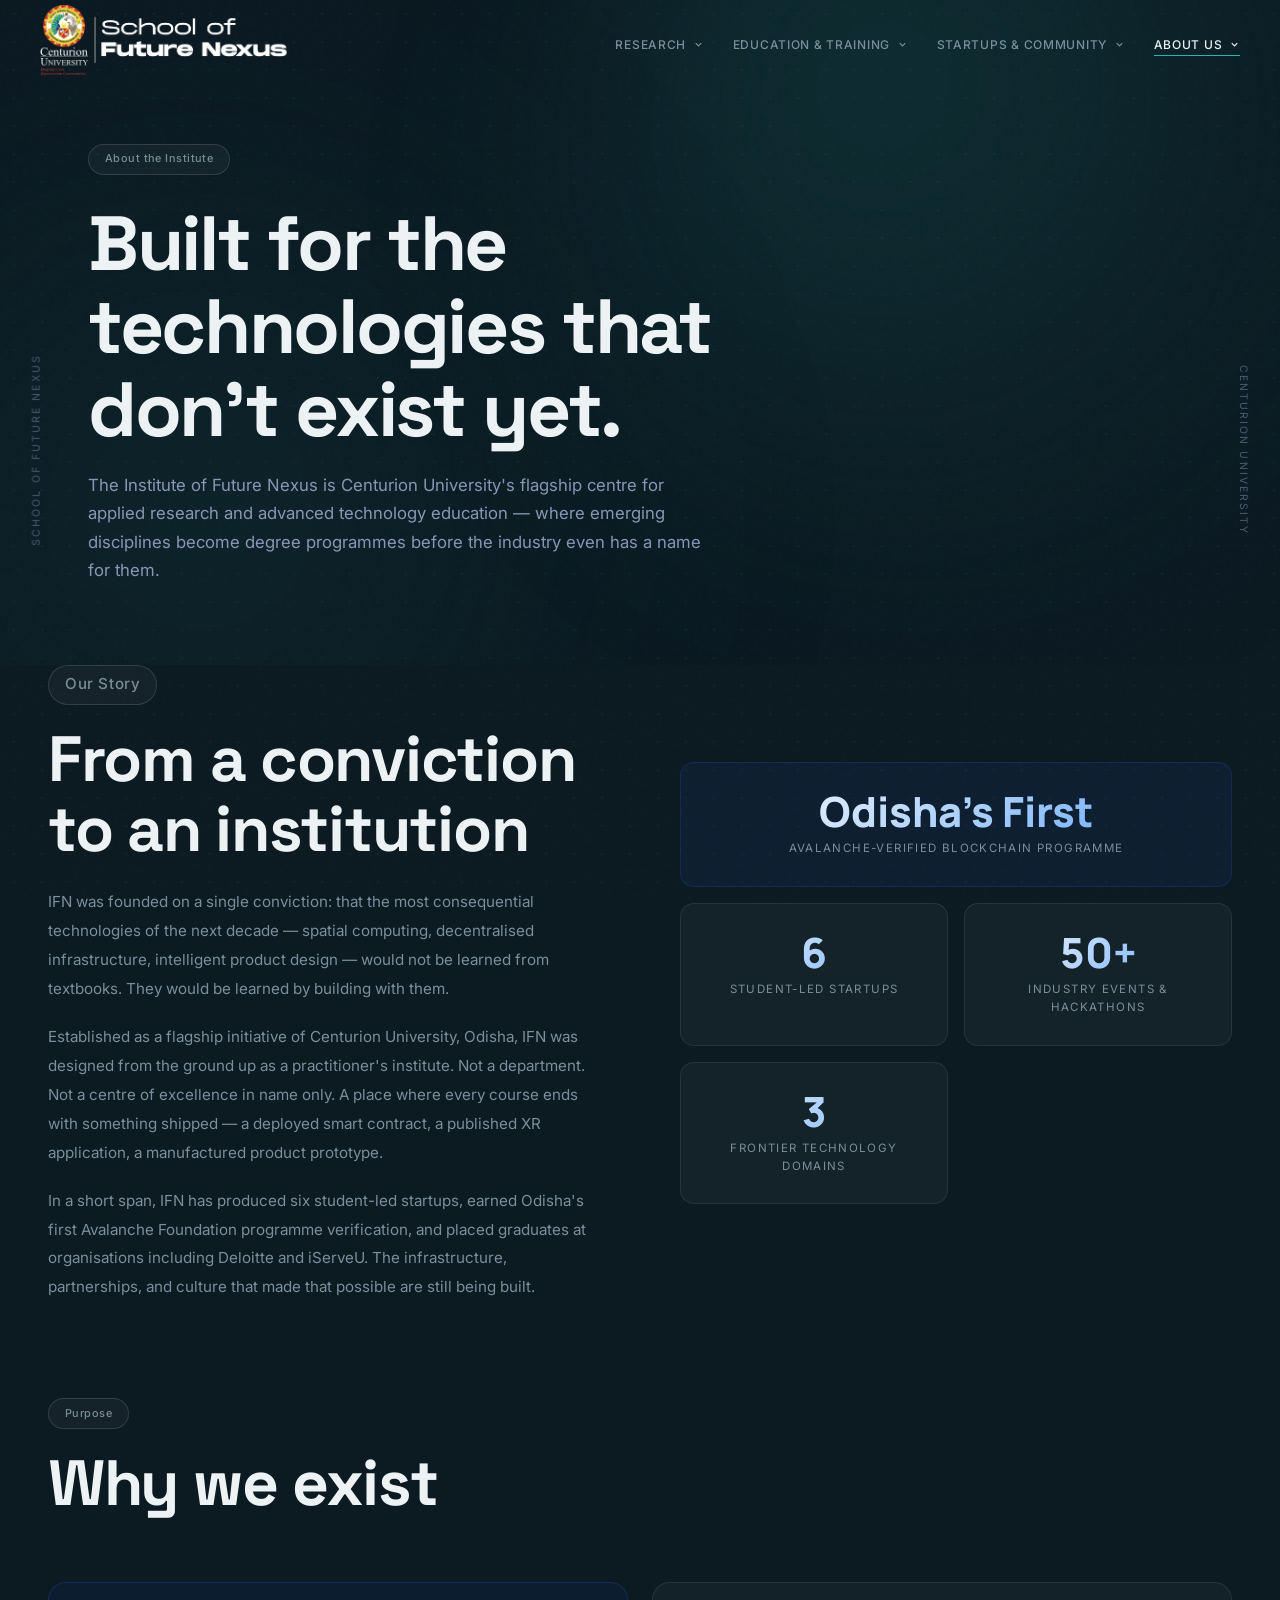
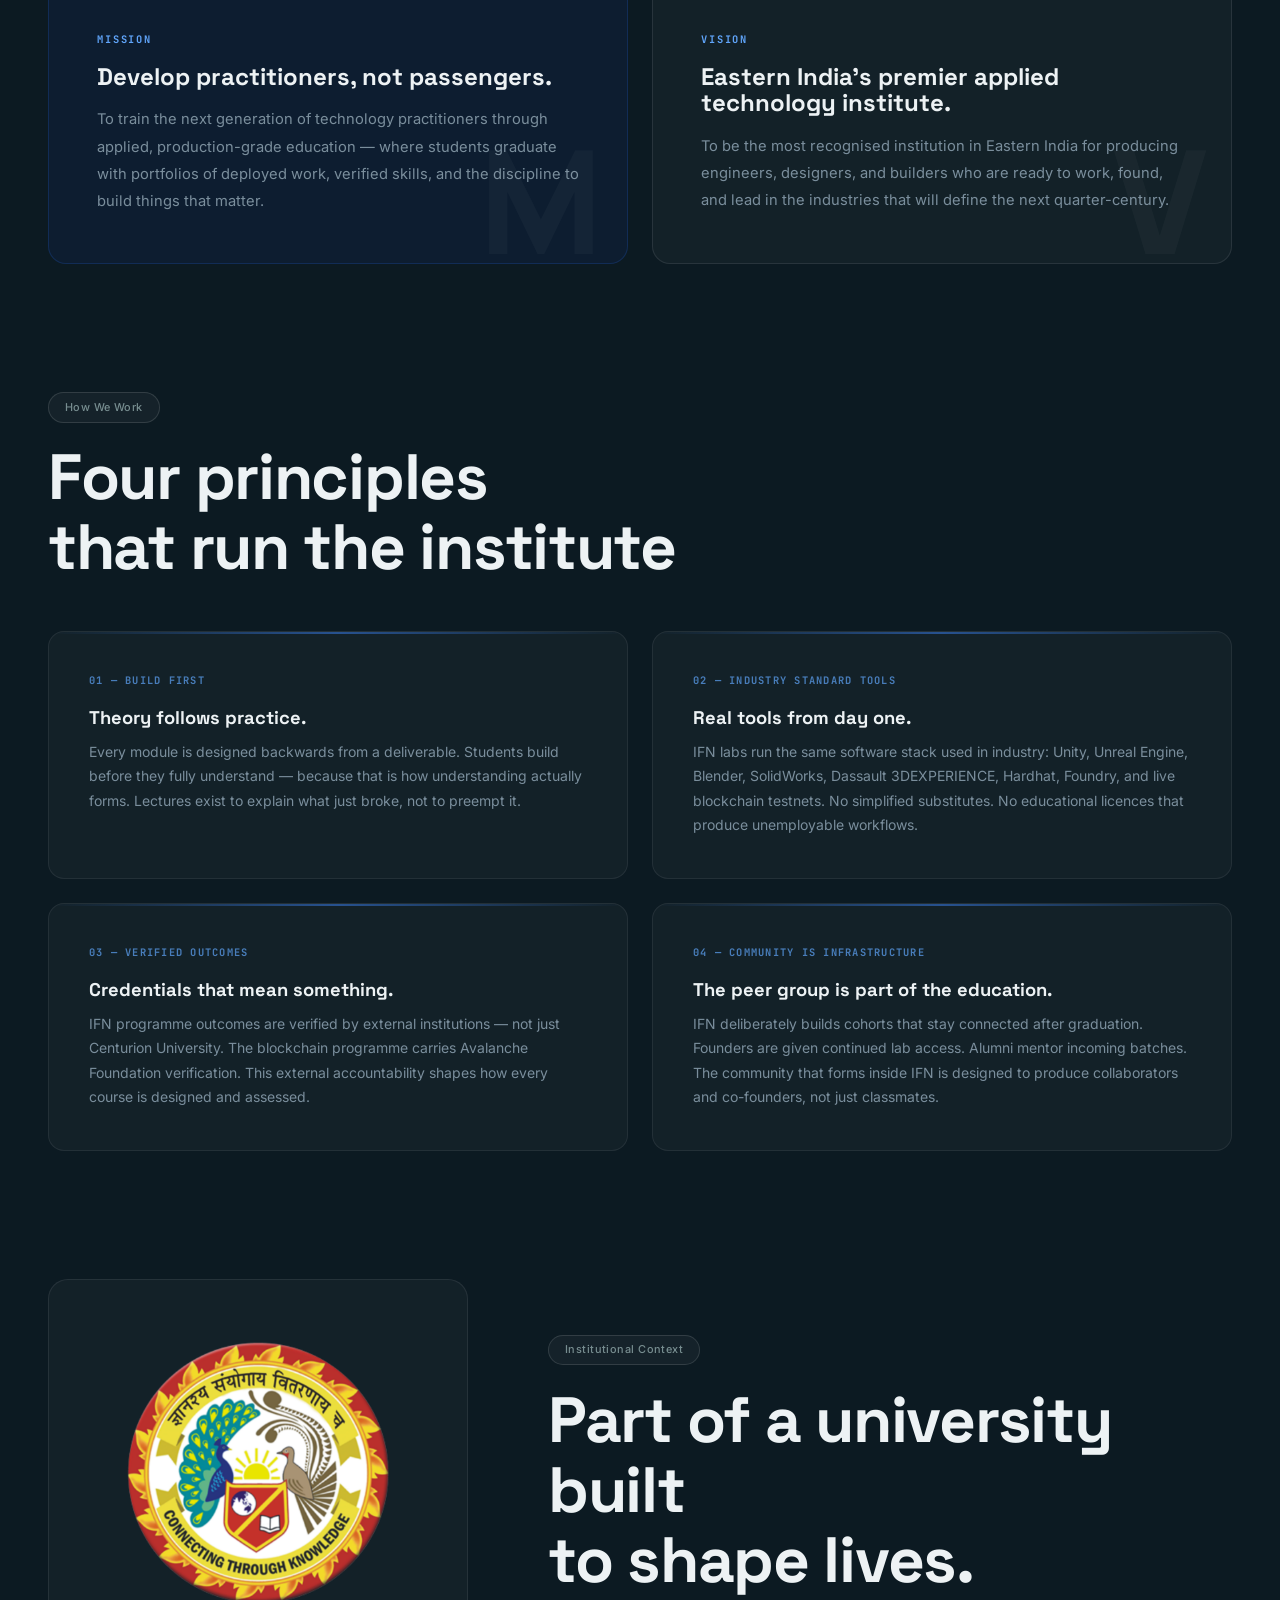
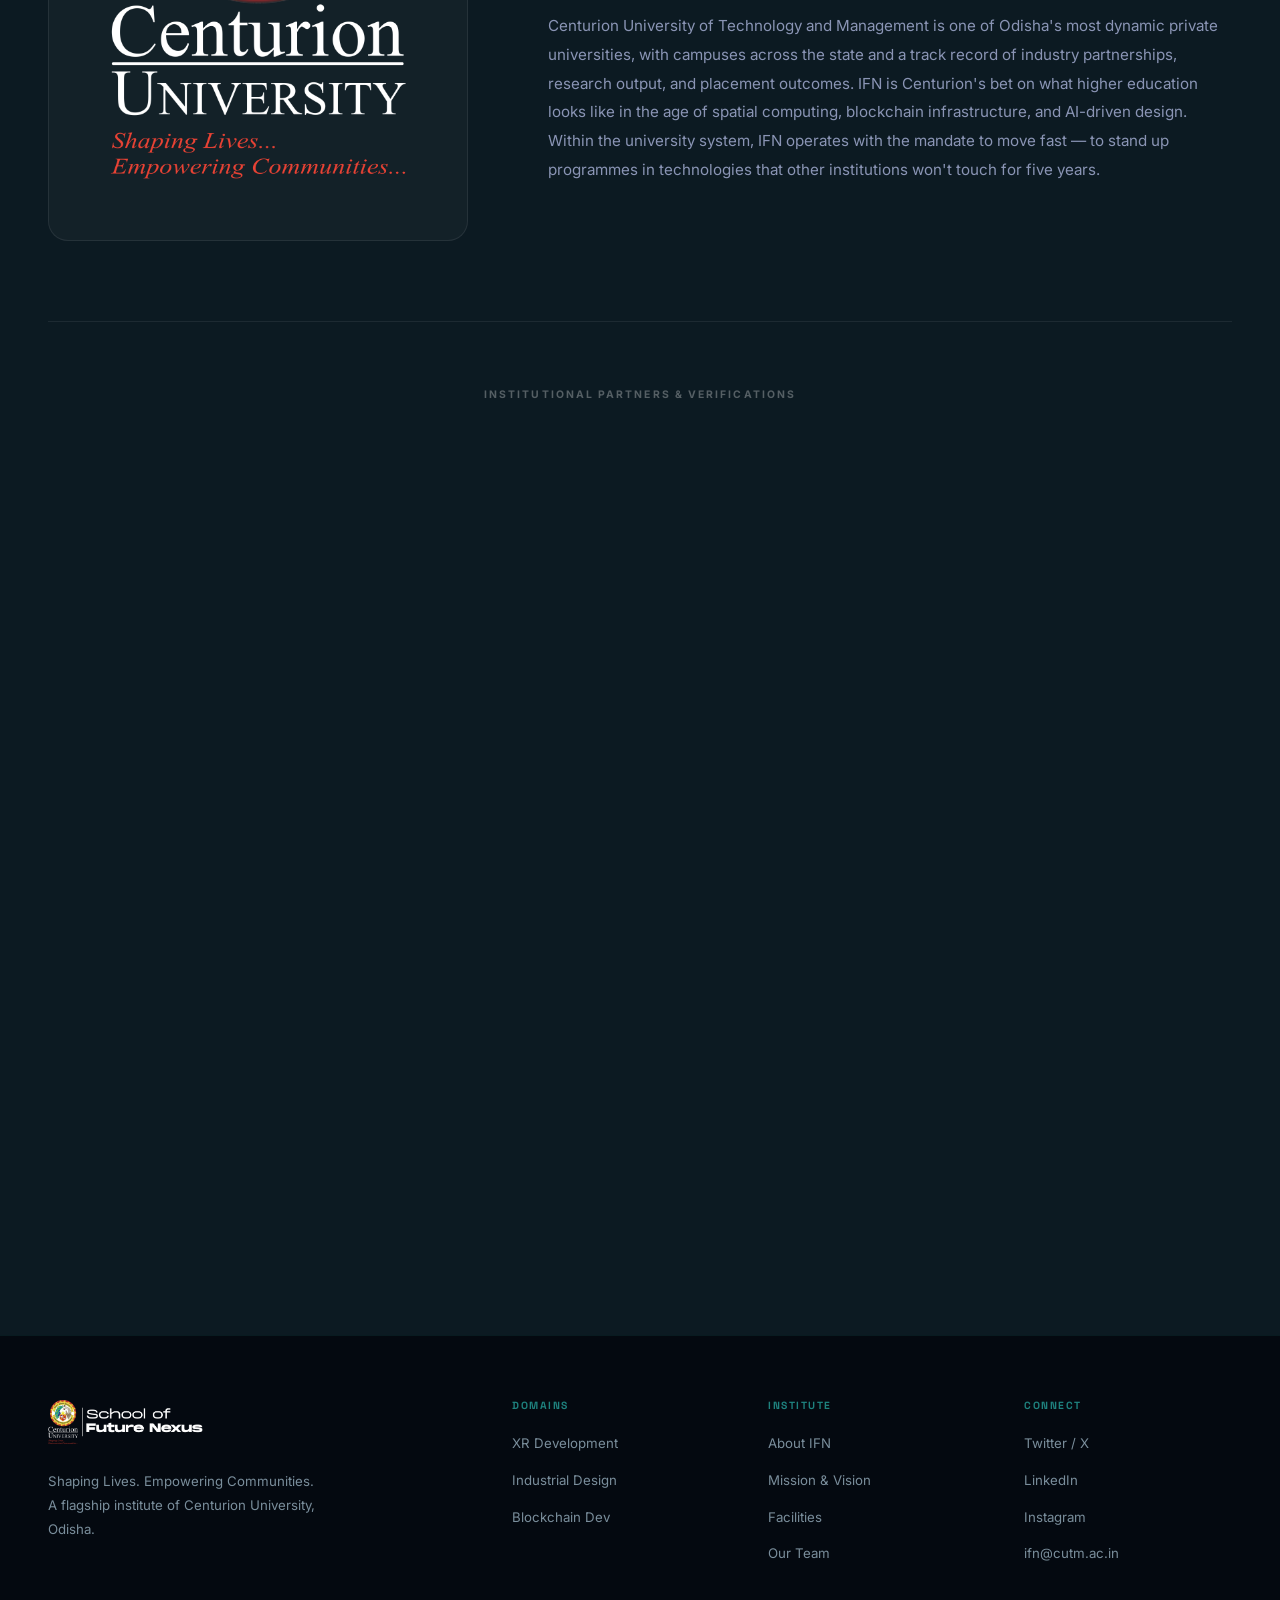
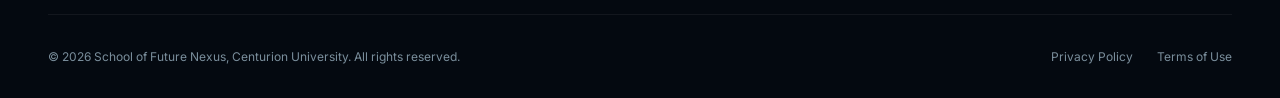
==== about.html @ 7d9ae1da "feat: add startups page and to-do list for future enhancements" ====
<!DOCTYPE html>
<html lang="en">
<head>
  <meta charset="UTF-8" />
  <meta name="viewport" content="width=device-width, initial-scale=1.0" />
  <title>About IFN — School of Future Nexus, Centurion University</title>
  <meta name="description" content="The Institute of Future Nexus is Centurion University's flagship applied technology research institute — training the engineers, designers, and builders who define what comes next." />
  <link rel="preconnect" href="https://fonts.googleapis.com" />
  <link rel="preconnect" href="https://fonts.gstatic.com" crossorigin />
  <link href="https://fonts.googleapis.com/css2?family=Manrope:wght@400;500;600;700;800;900&family=Space+Grotesk:wght@400;500;600;700;800&family=Inter:wght@400;500;600&family=JetBrains+Mono:wght@400;600&display=swap" rel="stylesheet" />
  <link rel="stylesheet" href="assets/css/style.css" />
  <link rel="icon" type="image/png" href="assets/images/logo-dark.png" />
  <style>
    /* ── About page specific ── */
    .about-hero-label { color: var(--blue); }

    .about-story {
      display: grid;
      grid-template-columns: 1fr 1fr;
      gap: 5rem;
      align-items: center;
      margin-bottom: 6rem;
    }
    .about-story-text h2 { margin-bottom: 1.5rem; }
    .about-story-text p  { margin-bottom: 1.2rem; font-size: 0.95rem; line-height: 1.9; }
    .about-story-text p:last-child { margin-bottom: 0; }

    .about-story-visual {
      display: grid;
      grid-template-columns: 1fr 1fr;
      gap: 1rem;
    }
    .story-stat {
      background: rgba(255,255,255,0.035);
      border: 1px solid rgba(255,255,255,0.08);
      border-radius: 14px;
      padding: 1.75rem 1.5rem;
      text-align: center;
    }
    .story-stat:first-child { grid-column: 1 / -1; background: rgba(37,99,235,0.07); border-color: rgba(37,99,235,0.18); }
    .story-stat-num {
      font-family: 'Manrope', sans-serif;
      font-size: 2.6rem;
      font-weight: 900;
      background: linear-gradient(135deg, #fff, #60a5fa);
      -webkit-background-clip: text; -webkit-text-fill-color: transparent; background-clip: text;
      line-height: 1;
      margin-bottom: 0.4rem;
    }
    .story-stat-label { font-size: 0.72rem; letter-spacing: 0.12em; text-transform: uppercase; color: var(--grey); }

    /* Principles */
    .principles-grid {
      display: grid;
      grid-template-columns: repeat(2, 1fr);
      gap: 1.5rem;
      margin-top: 3rem;
    }
    .principle-card {
      background: rgba(255,255,255,0.03);
      border: 1px solid rgba(255,255,255,0.07);
      border-radius: 16px;
      padding: 2.5rem;
      position: relative;
      overflow: hidden;
      transition: border-color 0.3s, transform 0.3s;
    }
    .principle-card:hover { border-color: rgba(59,130,246,0.25); transform: translateY(-3px); }
    .principle-card::before {
      content: '';
      position: absolute; top: 0; left: 0; right: 0; height: 2px;
      background: linear-gradient(90deg, transparent, rgba(59,130,246,0.5), transparent);
    }
    .principle-num {
      font-family: 'JetBrains Mono', monospace;
      font-size: 0.65rem; font-weight: 700;
      color: rgba(96,165,250,0.7);
      letter-spacing: 0.12em; text-transform: uppercase;
      margin-bottom: 1.2rem;
      display: block;
    }
    .principle-card h3 { font-size: 1.15rem; margin-bottom: 0.75rem; color: var(--white); }
    .principle-card p  { font-size: 0.875rem; line-height: 1.75; }

    /* Mission/Vision strip */
    .mv-strip {
      display: grid;
      grid-template-columns: 1fr 1fr;
      gap: 1.5rem;
      margin-top: 4rem;
    }
    .mv-strip-card {
      border-radius: 18px;
      padding: 3rem;
      position: relative;
      overflow: hidden;
    }
    .mv-strip-card.mission {
      background: rgba(29,78,216,0.08);
      border: 1px solid rgba(37,99,235,0.2);
    }
    .mv-strip-card.vision {
      background: rgba(255,255,255,0.03);
      border: 1px solid rgba(255,255,255,0.09);
    }
    .mv-strip-card .mv-label {
      font-family: 'JetBrains Mono', monospace;
      font-size: 0.65rem; font-weight: 700;
      letter-spacing: 0.18em; text-transform: uppercase;
      color: #60a5fa;
      margin-bottom: 1rem; display: block;
    }
    .mv-strip-card h3 { font-size: 1.5rem; margin-bottom: 1rem; }
    .mv-strip-card p  { font-size: 0.92rem; line-height: 1.85; }
    .mv-bg-num {
      position: absolute; bottom: -0.5rem; right: 1.5rem;
      font-size: 9rem; font-weight: 900; line-height: 1;
      color: rgba(255,255,255,0.03); pointer-events: none;
      font-family: 'Manrope', sans-serif;
    }

    /* Partners */
    .partners-strip {
      margin-top: 5rem;
      padding-top: 4rem;
      border-top: 1px solid rgba(255,255,255,0.07);
    }
    .partners-label {
      font-size: 0.65rem; font-weight: 700; letter-spacing: 0.2em; text-transform: uppercase;
      color: rgba(255,255,255,0.3); text-align: center; margin-bottom: 2.5rem;
    }
    .partners-grid {
      display: grid;
      grid-template-columns: repeat(3, 1fr);
      gap: 1.25rem;
    }
    .partner-card {
      background: rgba(255,255,255,0.03);
      border: 1px solid rgba(255,255,255,0.07);
      border-radius: 14px;
      padding: 2rem 1.75rem;
      display: flex; flex-direction: column; gap: 0.75rem;
      transition: border-color 0.25s, transform 0.25s;
    }
    .partner-card:hover { border-color: rgba(59,130,246,0.25); transform: translateY(-2px); }
    .partner-type {
      font-family: 'JetBrains Mono', monospace;
      font-size: 0.6rem; font-weight: 700; letter-spacing: 0.12em; text-transform: uppercase;
      color: #60a5fa;
    }
    .partner-name { font-size: 1rem; font-weight: 700; color: var(--white); }
    .partner-desc { font-size: 0.82rem; line-height: 1.65; }

    /* University 2-col grid */
    .university-grid {
      display: grid;
      grid-template-columns: 420px 1fr;
      gap: 5rem;
      align-items: center;
      margin-bottom: 4rem;
    }
    .university-image-wrap {
      border-radius: 20px;
      overflow: hidden;
      background: rgba(255,255,255,0.03);
      border: 1px solid rgba(255,255,255,0.08);
    }
    .university-image-wrap img {
      width: 100%; height: auto;
      display: block;
    }
    .university-text h2 { margin-bottom: 0; }
    @media (max-width: 900px) {
      .university-grid { grid-template-columns: 1fr; gap: 2.5rem; }
      .university-image-wrap { max-width: 420px; }
    }

    /* Team teaser */
    .team-teaser {
      margin-top: 5rem;
      padding: 3rem;
      background: rgba(37,99,235,0.06);
      border: 1px solid rgba(37,99,235,0.15);
      border-radius: 18px;
      display: flex; align-items: center; gap: 3rem; flex-wrap: wrap;
    }
    .team-teaser-avatars {
      display: flex;
    }
    .team-teaser-avatar {
      width: 52px; height: 52px; border-radius: 50%;
      border: 2px solid rgba(7,12,23,1);
      overflow: hidden; flex-shrink: 0;
      margin-left: -12px;
    }
    .team-teaser-avatar:first-child { margin-left: 0; }
    .team-teaser-avatar img { width: 100%; height: 100%; object-fit: cover; }
    .team-teaser-avatar.av-placeholder {
      background: linear-gradient(135deg, #1e3a8a, #3b82f6);
      display: flex; align-items: center; justify-content: center;
      font-size: 0.7rem; font-weight: 700; color: #fff;
    }
    .team-teaser-text { flex: 1; }
    .team-teaser-text h3 { font-size: 1.2rem; margin-bottom: 0.4rem; }
    .team-teaser-text p { font-size: 0.88rem; }

    @media (max-width: 900px) {
      .about-story { grid-template-columns: 1fr; gap: 3rem; }
      .principles-grid { grid-template-columns: 1fr; }
      .mv-strip { grid-template-columns: 1fr; }
      .partners-grid { grid-template-columns: 1fr 1fr; }
      .team-teaser { flex-direction: column; gap: 1.5rem; }
    }
    @media (max-width: 600px) {
      .partners-grid { grid-template-columns: 1fr; }
      .about-story-visual { grid-template-columns: 1fr; }
      .story-stat:first-child { grid-column: auto; }
    }
  </style>
</head>
<body>

  <nav id="navbar">
    <a class="nav-logo" href="index.html">
      <img src="assets/images/logo-light.png" alt="School of Future Nexus" />
    </a>
    <ul class="nav-links">
      <li class="has-dropdown">
        <a href="index.html#domains">Research <svg class="nav-chevron" viewBox="0 0 24 24" fill="none" stroke="currentColor" stroke-width="2.5"><polyline points="6 9 12 15 18 9"/></svg></a>
        <ul class="nav-dropdown">
          <li><a href="domain-xr.html">XR Development</a></li>
          <li><a href="domain-industrial.html">Industrial Design</a></li>
          <li><a href="domain-blockchain.html">Blockchain Development</a></li>
        </ul>
      </li>
      <li class="has-dropdown">
        <a href="index.html#programs">Education &amp; Training <svg class="nav-chevron" viewBox="0 0 24 24" fill="none" stroke="currentColor" stroke-width="2.5"><polyline points="6 9 12 15 18 9"/></svg></a>
        <ul class="nav-dropdown">
          <li><a href="domain-xr.html">XR Curriculum</a></li>
          <li><a href="domain-industrial.html">Industrial Design Curriculum</a></li>
          <li><a href="domain-blockchain.html">Blockchain Curriculum</a></li>
        </ul>
      </li>
      <li class="has-dropdown">
        <a href="startups.html">Startups &amp; Community <svg class="nav-chevron" viewBox="0 0 24 24" fill="none" stroke="currentColor" stroke-width="2.5"><polyline points="6 9 12 15 18 9"/></svg></a>
        <ul class="nav-dropdown">
          <li><a href="https://thegttech.com/" target="_blank" rel="noopener">GramTarang Technologies</a></li>
          <li><a href="https://superbeeaeronautics.com/" target="_blank" rel="noopener">SuperBee Aeronautics</a></li>
          <li><a href="https://apexdevs.io/" target="_blank" rel="noopener">ApexDevs</a></li>
          <li><a href="https://www.arcenpay.com/" target="_blank" rel="noopener">ArcenPay</a></li>
          <li><a href="http://campustocrypto.com/" target="_blank" rel="noopener">Campus to Crypto</a></li>
          <li><a href="https://sowsaathi.com/" target="_blank" rel="noopener">SowSaathi</a></li>
        </ul>
      </li>
      <li class="has-dropdown">
        <a href="about.html" class="nav-active">About Us <svg class="nav-chevron" viewBox="0 0 24 24" fill="none" stroke="currentColor" stroke-width="2.5"><polyline points="6 9 12 15 18 9"/></svg></a>
        <ul class="nav-dropdown">
          <li><a href="about.html">About IFN</a></li>
          <li><a href="facilities.html">Facilities &amp; Labs</a></li>
          <li><a href="index.html#team">Our Team</a></li>
          <li><a href="index.html#about">Apply Now</a></li>
        </ul>
      </li>
    </ul>
    <div class="nav-hamburger" id="hamburger" aria-label="Menu"><span></span><span></span><span></span></div>
  </nav>

  <span class="side-label left">School of Future Nexus</span>
  <span class="side-label right">Centurion University</span>

  <!-- ═══════ HERO ═══════ -->
  <section class="page-hero">
    <div class="blobs" aria-hidden="true">
      <div class="blob blob-cyan-lg"></div>
      <div class="blob blob-blue-lg"></div>
    </div>
    <div class="page-hero-inner">
      <p class="section-label">About the Institute</p>
      <h1>Built for the<br/>technologies that<br/>don't exist yet.</h1>
      <p class="page-hero-sub" style="max-width:620px;">
        The Institute of Future Nexus is Centurion University's flagship centre for applied
        research and advanced technology education — where emerging disciplines become
        degree programmes before the industry even has a name for them.
      </p>
    </div>
  </section>

  <!-- ═══════ STORY ═══════ -->
  <section class="section" style="padding-top:0;">
    <div class="section-inner">

      <div class="about-story">
        <div class="about-story-text reveal">
          <p class="section-label">Our Story</p>
          <h2>From a conviction<br/>to an institution</h2>
          <p>
            IFN was founded on a single conviction: that the most consequential technologies of
            the next decade — spatial computing, decentralised infrastructure, intelligent product
            design — would not be learned from textbooks. They would be learned by building with them.
          </p>
          <p>
            Established as a flagship initiative of Centurion University, Odisha, IFN was designed
            from the ground up as a practitioner's institute. Not a department. Not a centre of
            excellence in name only. A place where every course ends with something shipped —
            a deployed smart contract, a published XR application, a manufactured product prototype.
          </p>
          <p>
            In a short span, IFN has produced six student-led startups, earned Odisha's first
            Avalanche Foundation programme verification, and placed graduates at organisations
            including Deloitte and iServeU. The infrastructure, partnerships, and culture that made
            that possible are still being built.
          </p>
        </div>
        <div class="about-story-visual reveal reveal-delay-1">
          <div class="story-stat">
            <div class="story-stat-num">Odisha's First</div>
            <div class="story-stat-label">Avalanche-Verified Blockchain Programme</div>
          </div>
          <div class="story-stat">
            <div class="story-stat-num">6</div>
            <div class="story-stat-label">Student-Led Startups</div>
          </div>
          <div class="story-stat">
            <div class="story-stat-num">50+</div>
            <div class="story-stat-label">Industry Events &amp; Hackathons</div>
          </div>
          <div class="story-stat">
            <div class="story-stat-num">3</div>
            <div class="story-stat-label">Frontier Technology Domains</div>
          </div>
        </div>
      </div>

      <!-- Mission / Vision -->
      <p class="section-label reveal">Purpose</p>
      <h2 class="reveal">Why we exist</h2>
      <div class="mv-strip">
        <div class="mv-strip-card mission reveal">
          <span class="mv-label">Mission</span>
          <h3>Develop practitioners, not passengers.</h3>
          <p>
            To train the next generation of technology practitioners through applied, production-grade
            education — where students graduate with portfolios of deployed work, verified skills,
            and the discipline to build things that matter.
          </p>
          <span class="mv-bg-num">M</span>
        </div>
        <div class="mv-strip-card vision reveal reveal-delay-1">
          <span class="mv-label">Vision</span>
          <h3>Eastern India's premier applied technology institute.</h3>
          <p>
            To be the most recognised institution in Eastern India for producing engineers, designers,
            and builders who are ready to work, found, and lead in the industries that will define
            the next quarter-century.
          </p>
          <span class="mv-bg-num">V</span>
        </div>
      </div>

    </div>
  </section>

  <!-- ═══════ PRINCIPLES ═══════ -->
  <section class="section" style="padding-top:0;">
    <div class="section-inner">
      <p class="section-label reveal">How We Work</p>
      <h2 class="reveal">Four principles<br/>that run the institute</h2>
      <div class="principles-grid">

        <div class="principle-card reveal">
          <span class="principle-num">01 — Build First</span>
          <h3>Theory follows practice.</h3>
          <p>
            Every module is designed backwards from a deliverable. Students build before they
            fully understand — because that is how understanding actually forms. Lectures exist
            to explain what just broke, not to preempt it.
          </p>
        </div>

        <div class="principle-card reveal reveal-delay-1">
          <span class="principle-num">02 — Industry Standard Tools</span>
          <h3>Real tools from day one.</h3>
          <p>
            IFN labs run the same software stack used in industry: Unity, Unreal Engine, Blender,
            SolidWorks, Dassault 3DEXPERIENCE, Hardhat, Foundry, and live blockchain testnets.
            No simplified substitutes. No educational licences that produce unemployable workflows.
          </p>
        </div>

        <div class="principle-card reveal">
          <span class="principle-num">03 — Verified Outcomes</span>
          <h3>Credentials that mean something.</h3>
          <p>
            IFN programme outcomes are verified by external institutions — not just Centurion
            University. The blockchain programme carries Avalanche Foundation verification.
            This external accountability shapes how every course is designed and assessed.
          </p>
        </div>

        <div class="principle-card reveal reveal-delay-1">
          <span class="principle-num">04 — Community is Infrastructure</span>
          <h3>The peer group is part of the education.</h3>
          <p>
            IFN deliberately builds cohorts that stay connected after graduation. Founders are
            given continued lab access. Alumni mentor incoming batches. The community that forms
            inside IFN is designed to produce collaborators and co-founders, not just classmates.
          </p>
        </div>

      </div>
    </div>
  </section>

  <!-- ═══════ INSTITUTIONAL CONTEXT ═══════ -->
  <section class="section" style="padding-top:0;">
    <div class="section-inner">

      <div class="university-grid reveal">
        <div class="university-image-wrap">
          <img src="assets/images/about.png" alt="Centurion University — School of Future Nexus" />
        </div>
        <div class="university-text">
          <p class="section-label">Institutional Context</p>
          <h2>Part of a university built<br/>to shape lives.</h2>
          <p style="margin-top:1rem;font-size:0.95rem;line-height:1.9;color:rgba(180,190,230,0.75);">
            Centurion University of Technology and Management is one of Odisha's most dynamic
            private universities, with campuses across the state and a track record of industry
            partnerships, research output, and placement outcomes. IFN is Centurion's bet on what
            higher education looks like in the age of spatial computing, blockchain infrastructure,
            and AI-driven design. Within the university system, IFN operates with the mandate to
            move fast — to stand up programmes in technologies that other institutions won't touch
            for five years.
          </p>
        </div>
      </div>

      <div class="partners-strip">
        <p class="partners-label">Institutional Partners &amp; Verifications</p>
        <div class="partners-grid">
          <div class="partner-card reveal">
            <span class="partner-type">Academic Parent</span>
            <span class="partner-name">Centurion University</span>
            <p class="partner-desc">
              One of Odisha's leading private universities — NAAC accredited, UGC recognised,
              with a presence across multiple campuses in Odisha and Andhra Pradesh.
            </p>
          </div>
          <div class="partner-card reveal reveal-delay-1">
            <span class="partner-type">Protocol Partner &amp; Programme Verifier</span>
            <span class="partner-name">Avalanche Foundation</span>
            <p class="partner-desc">
              IFN's Blockchain Development programme is verified by the Avalanche Foundation —
              making it Odisha's first protocol-verified blockchain education programme.
            </p>
          </div>
          <div class="partner-card reveal reveal-delay-2">
            <span class="partner-type">Technology Partner</span>
            <span class="partner-name">Dassault Systèmes</span>
            <p class="partner-desc">
              Industrial Design students train on the 3DEXPERIENCE platform — the same
              collaborative product development environment used by aerospace, automotive,
              and consumer product companies worldwide.
            </p>
          </div>
        </div>
      </div>

      <!-- Team teaser -->
      <div class="team-teaser reveal">
        <div class="team-teaser-avatars">
          <div class="team-teaser-avatar"><img src="assets/images/team-members/Swarna%20Madam%20Large.jpeg" alt="Dr. Swarnaprabha Jena" /></div>
          <div class="team-teaser-avatar"><img src="assets/images/team-members/Rajendra%20Large.jpeg" alt="Rajendra Maharana" /></div>
          <div class="team-teaser-avatar"><img src="assets/images/team-members/Banjita%20Large.jpeg" alt="Banjita Priyadarshini" /></div>
          <div class="team-teaser-avatar"><img src="assets/images/team-members/Laxmidhar%20reddy%20Large.jpeg" alt="Laxmidhar Reddy" /></div>
          <div class="team-teaser-avatar"><img src="assets/images/team-members/Avinash%20Singh%20Large.jpeg" alt="Avinash Singh" /></div>
          <div class="team-teaser-avatar av-placeholder">+7</div>
        </div>
        <div class="team-teaser-text">
          <h3>Meet the faculty &amp; instructors</h3>
          <p>Practitioners and researchers bringing real industry depth — from XR studios, design firms, and blockchain protocols — into every classroom and lab.</p>
        </div>
        <a href="index.html#team" class="btn-primary" style="white-space:nowrap;">
          Meet the Team
          <svg viewBox="0 0 24 24" stroke-width="2"><line x1="5" y1="12" x2="19" y2="12"/><polyline points="12 5 19 12 12 19"/></svg>
        </a>
      </div>

    </div>
  </section>

  <!-- ═══════ CTA ═══════ -->
  <section class="section" style="padding-top:0;">
    <div class="section-inner">
      <div class="startup-cta-strip reveal">
        <div>
          <h3>Join the next cohort.</h3>
          <p>Applications are open for XR Development, Industrial Design, and Blockchain Development.</p>
        </div>
        <a href="index.html#about" class="btn-primary">Apply Now</a>
      </div>
    </div>
  </section>

  <footer id="footer">
    <div class="footer-inner">
      <div class="footer-grid">
        <div class="footer-brand">
          <img src="assets/images/logo-light.png" alt="School of Future Nexus" />
          <p>Shaping Lives. Empowering Communities.<br/>A flagship institute of Centurion University, Odisha.</p>
        </div>
        <div class="footer-col">
          <h5>Domains</h5>
          <ul>
            <li><a href="domain-xr.html">XR Development</a></li>
            <li><a href="domain-industrial.html">Industrial Design</a></li>
            <li><a href="domain-blockchain.html">Blockchain Dev</a></li>
          </ul>
        </div>
        <div class="footer-col">
          <h5>Institute</h5>
          <ul>
            <li><a href="about.html">About IFN</a></li>
            <li><a href="about.html">Mission &amp; Vision</a></li>
            <li><a href="facilities.html">Facilities</a></li>
            <li><a href="index.html#team">Our Team</a></li>
          </ul>
        </div>
        <div class="footer-col">
          <h5>Connect</h5>
          <ul>
            <li><a href="#">Twitter / X</a></li>
            <li><a href="https://www.linkedin.com/company/cu-ifn/" target="_blank" rel="noopener">LinkedIn</a></li>
            <li><a href="#">Instagram</a></li>
            <li><a href="mailto:ifn@cutm.ac.in">ifn@cutm.ac.in</a></li>
          </ul>
        </div>
      </div>
      <div class="footer-bottom">
        <span>&copy; 2026 School of Future Nexus, Centurion University. All rights reserved.</span>
        <div class="footer-bottom-links"><a href="#">Privacy Policy</a><a href="#">Terms of Use</a></div>
      </div>
    </div>
  </footer>

  <script src="assets/js/main.js"></script>
</body>
</html>
---- assets/css/style.css ----
/* =====================================================
   School of Future Nexus — Centurion University
   Dark Grid + Neon Glassmorphism Design System
   ===================================================== */

:root {
  --navy:       #0c1a22;
  --navy-mid:   #0e1d2b;
  --navy-light: #142131;
  --purple:     #1a6868;
  --purple-glow:#2ab5ae;
  --violet:     #5dd4cd;
  --cyan:       #2ab5ae;
  --blue:       #1e8c86;
  --white:      #edf2f4;
  --grey:       #7a8e9c;
  --accent:     #2ab5ae;
  --gold:       #f59e0b;

  /* Card system */
  --card-bg:    #111e28;
  --card-bg-mid: #142030;
  --card-border: rgba(255,255,255,0.07);

  /* Glass system */
  --glass-bg:      rgba(255, 255, 255, 0.03);
  --glass-bg-mid:  rgba(255, 255, 255, 0.055);
  --glass-bg-strong: rgba(255, 255, 255, 0.08);
  --glass-border:  rgba(255, 255, 255, 0.07);
  --glass-border-bright: rgba(255, 255, 255, 0.12);
  --glass-blur:    blur(24px);
  --glass-shadow:  0 8px 32px rgba(0,0,0,0.5), inset 0 1px 0 rgba(255,255,255,0.05);
  --glass-shadow-hover: 0 20px 60px rgba(0,0,0,0.6), inset 0 1px 0 rgba(255,255,255,0.08);

  --font-head:  'Space Grotesk', 'Manrope', sans-serif;
  --font-body:  'Inter', sans-serif;
  --font-mono:  'JetBrains Mono', monospace;

  --radius:     14px;
  --transition: cubic-bezier(0.4, 0, 0.2, 1);
}

*, *::before, *::after { box-sizing: border-box; margin: 0; padding: 0; }

html { scroll-behavior: smooth; overflow-x: hidden; }

body {
  background: var(--navy);
  color: var(--white);
  font-family: var(--font-body);
  font-size: 16px;
  line-height: 1.6;
  overflow-x: hidden;
}

/* ─── NOISE GRAIN ────────────────────────────────────── */
body::before {
  content: '';
  position: fixed;
  inset: 0;
  background-image: url("data:image/svg+xml,%3Csvg viewBox='0 0 200 200' xmlns='http://www.w3.org/2000/svg'%3E%3Cfilter id='n'%3E%3CfeTurbulence type='fractalNoise' baseFrequency='0.9' numOctaves='4' stitchTiles='stitch'/%3E%3C/filter%3E%3Crect width='100%25' height='100%25' filter='url(%23n)' opacity='0.04'/%3E%3C/svg%3E");
  pointer-events: none;
  z-index: 9999;
  opacity: 0.35;
}

/* ─── HALFTONE DOT OVERLAY ───────────────────────────── */
body::after {
  content: '';
  position: fixed;
  inset: 0;
  background-image: radial-gradient(circle, rgba(42,181,174,0.07) 1px, transparent 1px);
  background-size: 28px 28px;
  pointer-events: none;
  z-index: 0;
}

/* ─── SCROLLBAR ─────────────────────────────────────── */
::-webkit-scrollbar { width: 4px; }
::-webkit-scrollbar-track { background: var(--navy); }
::-webkit-scrollbar-thumb { background: rgba(42,181,174,0.4); border-radius: 10px; }
::-webkit-scrollbar-thumb:hover { background: rgba(42,181,174,0.7); }

/* ─── TYPOGRAPHY ─────────────────────────────────────── */
h1, h2, h3, h4, h5 { font-family: var(--font-head); font-weight: 700; line-height: 1.1; }
h1 { font-size: clamp(3rem, 8vw, 7rem); letter-spacing: -0.03em; }
h2 { font-size: clamp(2rem, 5vw, 4rem); letter-spacing: -0.02em; }
h3 { font-size: clamp(1.1rem, 2vw, 1.5rem); }
h4 { font-size: 1.1rem; font-weight: 600; }
p  { color: var(--grey); line-height: 1.8; }
a  { text-decoration: none; color: inherit; }

/* ══════════════════════════════════════════════════════
   BLOB SYSTEM
   ════════════════════════════════════════════════════ */
.blobs {
  position: absolute;
  inset: 0;
  overflow: hidden;
  pointer-events: none;
  z-index: 0;
}

.blob {
  position: absolute;
  border-radius: 50%;
  will-change: transform;
  animation: blobDrift var(--dur, 50s) ease-in-out infinite alternate;
  animation-delay: var(--delay, 0s);
}

@keyframes blobDrift {
  0%   { transform: translate(0, 0) scale(1); }
  33%  { transform: translate(var(--tx1, 20px), var(--ty1, -30px)) scale(1.04); }
  66%  { transform: translate(var(--tx2, -15px), var(--ty2, 15px)) scale(0.97); }
  100% { transform: translate(var(--tx3, 25px), var(--ty3, 35px)) scale(1.06); }
}

.blob-cyan-lg {
  width: 800px; height: 800px;
  background: radial-gradient(circle at 40% 35%, rgba(20,110,105,0.28), rgba(15,80,80,0.10) 55%, transparent 80%);
  filter: blur(100px);
  top: -200px; right: -80px;
  --dur: 48s; --tx1: 40px; --ty1: 30px; --tx2: -20px; --ty2: -15px; --tx3: 30px; --ty3: 50px;
}

.blob-blue-lg {
  width: 900px; height: 900px;
  background: radial-gradient(circle at 50% 50%, rgba(18,90,90,0.20), rgba(10,55,55,0.07) 55%, transparent 80%);
  filter: blur(120px);
  bottom: -300px; left: -250px;
  --dur: 60s; --delay: -20s; --tx1: 30px; --ty1: -40px; --tx2: -25px; --ty2: 20px; --tx3: -40px; --ty3: -30px;
}

.blob-magenta {
  width: 550px; height: 550px;
  background: radial-gradient(circle at 50% 45%, rgba(30,120,115,0.14), transparent 70%);
  filter: blur(90px);
  top: 15%; left: 28%;
  --dur: 54s; --delay: -30s; --tx1: -30px; --ty1: 25px; --tx2: 40px; --ty2: -20px; --tx3: -15px; --ty3: 40px;
}

.blob-cyan-sm {
  width: 400px; height: 400px;
  background: radial-gradient(circle at 50% 50%, rgba(42,181,174,0.14), transparent 70%);
  filter: blur(75px);
  top: 38%; left: -100px;
  --dur: 42s; --delay: -12s; --tx1: 25px; --ty1: -15px; --tx2: -10px; --ty2: 30px; --tx3: 20px; --ty3: -25px;
}

.blob-gold {
  width: 360px; height: 360px;
  background: radial-gradient(circle at 50% 50%, rgba(20,100,100,0.12), transparent 70%);
  filter: blur(80px);
  top: 18%; right: -30px;
  --dur: 66s; --delay: -38s; --tx1: -35px; --ty1: -25px; --tx2: 20px; --ty2: 30px; --tx3: -20px; --ty3: -40px;
}

.blob-purple {
  width: 500px; height: 500px;
  background: radial-gradient(circle at 50% 50%, rgba(18,90,88,0.16), transparent 70%);
  filter: blur(90px);
  bottom: 5%; right: 15%;
  --dur: 52s; --delay: -25s; --tx1: 20px; --ty1: 30px; --tx2: -30px; --ty2: -20px; --tx3: 35px; --ty3: -35px;
}

.blob-section-1 {
  width: 500px; height: 500px;
  background: radial-gradient(circle, rgba(30,110,108,0.14), transparent 65%);
  filter: blur(80px);
  --dur: 56s;
}

.blob-section-2 {
  width: 400px; height: 400px;
  background: radial-gradient(circle, rgba(20,90,88,0.10), transparent 65%);
  filter: blur(70px);
  --dur: 44s; --delay: -18s;
}

/* ══════════════════════════════════════════════════════
   GLASSMORPHISM UTILITIES
   ════════════════════════════════════════════════════ */
.glass {
  background: var(--glass-bg);
  backdrop-filter: var(--glass-blur);
  -webkit-backdrop-filter: var(--glass-blur);
  border: 1px solid var(--glass-border);
  box-shadow: var(--glass-shadow);
}

.glass-mid {
  background: var(--glass-bg-mid);
  backdrop-filter: blur(28px);
  -webkit-backdrop-filter: blur(28px);
  border: 1px solid var(--glass-border-bright);
  box-shadow: var(--glass-shadow);
}

/* ─── NAVBAR ─────────────────────────────────────────── */
#navbar {
  position: fixed;
  top: 0; left: 0; right: 0;
  z-index: 1000;
  display: flex;
  align-items: center;
  justify-content: space-between;
  padding: 1.1rem 2.5rem;
  transition: background 0.5s var(--transition), backdrop-filter 0.5s;
}

#navbar.scrolled {
  background: rgba(10, 20, 28, 0.88);
  backdrop-filter: blur(28px);
  -webkit-backdrop-filter: blur(28px);
  border-bottom: 1px solid rgba(42,181,174,0.1);
  box-shadow: 0 4px 24px rgba(0,0,0,0.4);
}

.nav-logo img {
  height: 70px;
  margin-block: -13px;
  transition: opacity 0.3s;
}
.nav-logo img:hover { opacity: 0.85; }

.nav-links { display: flex; gap: 1.8rem; list-style: none; }

.nav-links a {
  font-size: 0.75rem;
  font-weight: 500;
  letter-spacing: 0.06em;
  text-transform: uppercase;
  color: var(--grey);
  transition: color 0.3s;
  position: relative;
  white-space: nowrap;
}

.nav-links a::after {
  content: '';
  position: absolute;
  bottom: -4px; left: 0;
  width: 0; height: 1px;
  background: var(--cyan);
  transition: width 0.3s var(--transition);
}

.nav-links a:hover { color: var(--white); }
.nav-links a:hover::after { width: 100%; }

/* ─── DROPDOWN NAV ───────────────────────────────────── */
.has-dropdown { position: relative; }

.nav-chevron {
  width: 11px; height: 11px;
  display: inline-block;
  vertical-align: middle;
  margin-left: 3px;
  margin-top: -2px;
  transition: transform 0.25s var(--transition);
  stroke: currentColor;
}

.has-dropdown:hover .nav-chevron { transform: rotate(180deg); }

.nav-dropdown {
  position: absolute;
  top: calc(100% + 14px);
  left: 50%;
  transform: translateX(-50%) translateY(-6px);
  min-width: 210px;
  background: rgba(4, 6, 18, 0.97);
  backdrop-filter: blur(24px);
  -webkit-backdrop-filter: blur(24px);
  border: 1px solid rgba(255,255,255,0.07);
  border-radius: 10px;
  padding: 0.4rem 0;
  list-style: none;
  opacity: 0;
  visibility: hidden;
  transition: opacity 0.2s, visibility 0.2s, transform 0.2s var(--transition);
  box-shadow: 0 20px 56px rgba(0,0,0,0.7);
  z-index: 200;
}

.has-dropdown:hover .nav-dropdown {
  opacity: 1;
  visibility: visible;
  transform: translateX(-50%) translateY(0);
}

/* small top notch */
.nav-dropdown::before {
  content: '';
  position: absolute;
  top: -5px; left: 50%;
  transform: translateX(-50%);
  width: 10px; height: 10px;
  background: rgba(4, 6, 18, 0.97);
  border-left: 1px solid rgba(255,255,255,0.07);
  border-top: 1px solid rgba(255,255,255,0.07);
  clip-path: polygon(0 100%, 50% 0, 100% 100%);
}

.nav-dropdown li a {
  display: block;
  padding: 0.65rem 1.3rem;
  font-size: 0.8rem;
  font-weight: 600;
  color: rgba(240,244,255,0.75);
  letter-spacing: 0.01em;
  text-transform: none;
  transition: color 0.2s, background 0.2s, padding-left 0.2s;
  white-space: nowrap;
}

.nav-dropdown li a::after { display: none; }

.nav-dropdown li a:hover {
  color: var(--white);
  background: rgba(255,255,255,0.05);
  padding-left: 1.6rem;
}

.nav-dropdown li + li { border-top: 1px solid rgba(255,255,255,0.04); }

.nav-cta {
  padding: 0.55rem 1.4rem;
  border: 1px solid rgba(255,255,255,0.18);
  border-radius: 4px;
  font-size: 0.73rem;
  font-weight: 600;
  letter-spacing: 0.1em;
  text-transform: uppercase;
  color: var(--white);
  background: rgba(255,255,255,0.06);
  backdrop-filter: blur(12px);
  transition: background 0.3s, border-color 0.3s, box-shadow 0.3s;
  white-space: nowrap;
}

.nav-cta:hover {
  background: rgba(37,99,235,0.5);
  border-color: var(--purple-glow);
  box-shadow: 0 0 24px rgba(37,99,235,0.4);
}

.nav-hamburger { display: none; flex-direction: column; gap: 5px; cursor: pointer; padding: 4px; }
.nav-hamburger span { width: 24px; height: 2px; background: var(--white); border-radius: 2px; }

/* ─── SIDE DECORATIONS ───────────────────────────────── */
.side-label {
  position: fixed; top: 50%;
  writing-mode: vertical-rl;
  font-size: 0.65rem; letter-spacing: 0.2em; text-transform: uppercase;
  color: rgba(139,154,191,0.5);
  z-index: 100;
}
.side-label.left  { left: 1.8rem; transform: translateY(-50%) rotate(180deg); }
.side-label.right { right: 1.8rem; transform: translateY(-50%); }

.side-socials {
  position: fixed; right: 1.5rem; bottom: 3.5rem;
  display: flex; flex-direction: column; gap: 1.2rem;
  z-index: 100;
}
.side-socials a {
  width: 32px; height: 32px;
  display: flex; align-items: center; justify-content: center;
  color: rgba(139,154,191,0.5);
  transition: color 0.3s, transform 0.3s;
}
.side-socials a:hover { color: var(--purple-glow); transform: scale(1.2); }
.side-socials svg { width: 16px; height: 16px; fill: currentColor; }

/* ─── HERO ───────────────────────────────────────────── */
#hero {
  position: relative;
  min-height: 100vh;
  display: flex;
  align-items: center;
  overflow: hidden;
  background: linear-gradient(160deg, #0c1a22 0%, #0d1f2b 50%, #091520 100%);
}

#hero-canvas {
  position: absolute;
  inset: 0;
  width: 100%; height: 100%;
  z-index: 1;
}

.hero-content {
  position: relative;
  z-index: 10;
  padding: 9rem 6rem 4rem;
  width: 100%;
  max-width: 1300px;
}

.hero-eyebrow {
  display: inline-flex;
  font-size: 0.7rem;
  font-weight: 500;
  letter-spacing: 0.06em;
  text-transform: none;
  color: rgba(93,212,205,0.65);
  background: rgba(42,181,174,0.06);
  border: 1px solid rgba(42,181,174,0.18);
  border-radius: 100px;
  padding: 0.3rem 1rem;
  margin-bottom: 1.6rem;
  width: fit-content;
}
.hero-eyebrow::before { display: none; }

.hero-title {
  font-size: clamp(3rem, 6.5vw, 6rem);
  line-height: 1.05;
  margin-bottom: 1.4rem;
  background: linear-gradient(135deg, #ffffff 0%, #5dd4cd 60%, #2ab5ae 100%);
  -webkit-background-clip: text;
  -webkit-text-fill-color: transparent;
  background-clip: text;
  letter-spacing: -0.025em;
}

.typewriter-wrap {
  display: block;
  min-height: 1.15em;
  white-space: nowrap;
  font-size: clamp(2.4rem, 5.2vw, 5rem);
}

.typewriter-text {
  background: linear-gradient(90deg, #2ab5ae, #5dd4cd);
  -webkit-background-clip: text;
  -webkit-text-fill-color: transparent;
  background-clip: text;
}

.typewriter-cursor {
  display: inline-block;
  -webkit-text-fill-color: rgba(42,181,174,0.9);
  color: rgba(42,181,174,0.9);
  animation: blink 0.75s step-end infinite;
  font-weight: 300;
  margin-left: 2px;
}

@keyframes blink {
  0%, 100% { opacity: 1; }
  50% { opacity: 0; }
}

.hero-subtitle {
  font-size: 1rem;
  color: rgba(139,154,191,0.9);
  max-width: 480px;
  margin-bottom: 2.5rem;
  line-height: 1.8;
}

.hero-actions { display: flex; gap: 1.2rem; align-items: center; flex-wrap: wrap; }

.btn-primary {
  display: inline-flex; align-items: center; gap: 0.65rem;
  padding: 0.8rem 1.6rem;
  background: rgba(255,255,255,0.92);
  border: none;
  border-radius: 6px;
  font-size: 0.82rem; font-weight: 700; letter-spacing: 0.02em; text-transform: none;
  color: #0d1a22;
  transition: background 0.25s, box-shadow 0.25s, transform 0.2s;
  cursor: pointer;
}
.btn-primary:hover {
  background: #ffffff;
  box-shadow: 0 8px 32px rgba(0,0,0,0.4);
  transform: translateY(-2px);
}
.btn-primary svg { width: 15px; height: 15px; stroke: currentColor; fill: none; transition: transform 0.3s; }
.btn-primary:hover svg { transform: translateX(4px); }

.btn-outline {
  display: inline-flex; align-items: center; gap: 0.6rem;
  padding: 0.85rem 1.8rem;
  border: 1px solid rgba(255,255,255,0.15);
  border-radius: 6px;
  font-size: 0.78rem; font-weight: 600; letter-spacing: 0.1em; text-transform: uppercase;
  color: rgba(240,244,255,0.8);
  background: rgba(255,255,255,0.04);
  backdrop-filter: blur(12px);
  transition: border-color 0.3s, background 0.3s;
}
.btn-outline:hover {
  border-color: rgba(255,255,255,0.35);
  background: rgba(255,255,255,0.08);
}

.hero-scroll {
  position: absolute;
  bottom: 5rem; left: 50%;
  transform: translateX(-50%);
  display: flex; flex-direction: column; align-items: center; gap: 0.5rem;
  color: rgba(139,154,191,0.5);
  font-size: 0.62rem; letter-spacing: 0.22em; text-transform: uppercase;
  z-index: 10;
  animation: scrollBounce 2s infinite;
}
.hero-scroll::after {
  content: '';
  width: 1px; height: 44px;
  background: linear-gradient(to bottom, rgba(59,130,246,0.7), transparent);
}
@keyframes scrollBounce {
  0%, 100% { transform: translateX(-50%) translateY(0); }
  50%       { transform: translateX(-50%) translateY(8px); }
}

/* ─── HERO TICKER ────────────────────────────────────── */
.hero-ticker {
  position: absolute;
  bottom: 0; left: 0; right: 0;
  z-index: 10;
  overflow: hidden;
  padding: 0.85rem 0;
  background: rgba(6,9,26,0.72);
  backdrop-filter: blur(18px);
  -webkit-backdrop-filter: blur(18px);
  border-top: 1px solid rgba(255,255,255,0.07);
  -webkit-mask-image: linear-gradient(to right, transparent 0%, black 5%, black 95%, transparent 100%);
  mask-image: linear-gradient(to right, transparent 0%, black 5%, black 95%, transparent 100%);
}

.ticker-track {
  display: flex;
  align-items: center;
  width: max-content;
  animation: ticker-scroll 28s linear infinite;
}
.ticker-track:hover { animation-play-state: paused; }

.ticker-item {
  display: flex;
  align-items: center;
  gap: 0.55rem;
  padding: 0 2.2rem;
  flex-shrink: 0;
}

.ticker-item img {
  height: 22px;
  width: auto;
  object-fit: contain;
  filter: brightness(0) invert(1);
  opacity: 0.55;
  transition: opacity 0.3s;
}
.ticker-item img.ticker-png {
  filter: none;
  mix-blend-mode: screen;
  opacity: 0.75;
}
.ticker-item:hover img { opacity: 0.9; }

.ticker-item span {
  font-size: 0.7rem;
  font-weight: 600;
  color: rgba(255,255,255,0.38);
  text-transform: uppercase;
  letter-spacing: 0.12em;
  font-family: var(--font-mono);
  white-space: nowrap;
  transition: color 0.3s;
}
.ticker-item:hover span { color: rgba(255,255,255,0.75); }

.ticker-dot {
  width: 4px; height: 4px;
  border-radius: 50%;
  background: rgba(255,255,255,0.18);
  flex-shrink: 0;
  margin: 0 0.5rem;
}

@keyframes ticker-scroll {
  from { transform: translateX(0); }
  to   { transform: translateX(-50%); }
}

/* ─── SECTION COMMON ─────────────────────────────────── */
.section { padding: 8rem 3rem; position: relative; }
.section-inner { max-width: 1200px; margin: 0 auto; }

.section-label {
  display: inline-flex; align-items: center; gap: 0;
  background: rgba(255,255,255,0.04);
  border: 1px solid rgba(255,255,255,0.12);
  border-radius: 100px;
  padding: 0.28rem 1rem;
  font-size: 0.68rem; font-weight: 500;
  letter-spacing: 0.04em; text-transform: none;
  color: rgba(200,230,228,0.55);
  margin-bottom: 1.2rem;
}
.section-label::before { display: none; }

.section-divider {
  width: 100%; height: 1px;
  background: linear-gradient(to right, transparent, rgba(255,255,255,0.08), transparent);
}

/* ─── DOMAINS ────────────────────────────────────────── */
#domains { background: transparent; overflow: hidden; }

.domains-header {
  display: flex; align-items: flex-end; justify-content: space-between;
  margin-bottom: 4rem; gap: 2rem; flex-wrap: wrap;
  position: relative; z-index: 2;
}
.domains-header h2 { max-width: 600px; }
.domains-header p  { max-width: 320px; text-align: right; }

.domains-grid {
  display: grid;
  grid-template-columns: repeat(3, 1fr);
  gap: 1.5rem;
  position: relative; z-index: 2;
}

.domain-card {
  position: relative;
  background: var(--card-bg);
  border: 1px solid var(--card-border);
  box-shadow: var(--glass-shadow);
  border-radius: var(--radius);
  padding: 0;
  overflow: hidden;
  cursor: pointer;
  display: flex; flex-direction: column;
  transition: transform 0.4s var(--transition), border-color 0.4s, box-shadow 0.4s;
}

.domain-card::before { display: none; }
.domain-card::after { display: none; }

.domain-card:hover {
  transform: translateY(-6px);
  border-color: rgba(42,181,174,0.25);
  box-shadow: var(--glass-shadow-hover);
}

/* ── Visual header area (QDT pattern) ── */
.domain-card-visual {
  position: relative;
  height: 175px;
  background: #090f16;
  overflow: hidden;
  flex-shrink: 0;
}
.domain-card-visual::before {
  content: '';
  position: absolute; inset: 0;
  background-image: radial-gradient(circle, rgba(42,181,174,0.13) 1px, transparent 1px);
  background-size: 18px 18px;
  z-index: 0;
}

/* domain-specific dot tint */
.domain-card.xr .domain-card-visual::before { background-image: radial-gradient(circle, rgba(34,211,238,0.13) 1px, transparent 1px); background-size: 18px 18px; }
.domain-card.design .domain-card-visual::before { background-image: radial-gradient(circle, rgba(168,85,247,0.12) 1px, transparent 1px); background-size: 18px 18px; }
.domain-card.blockchain .domain-card-visual::before { background-image: radial-gradient(circle, rgba(245,158,11,0.12) 1px, transparent 1px); background-size: 18px 18px; }

/* diagonal accent line */
.domain-card-visual::after {
  content: '';
  position: absolute;
  top: -40px; left: -80px;
  width: 200%; height: 200%;
  background: linear-gradient(135deg, transparent 45%, rgba(42,181,174,0.07) 50%, transparent 55%);
  pointer-events: none; z-index: 1;
}
.domain-card.xr .domain-card-visual::after { background: linear-gradient(135deg, transparent 45%, rgba(34,211,238,0.07) 50%, transparent 55%); }
.domain-card.design .domain-card-visual::after { background: linear-gradient(135deg, transparent 45%, rgba(168,85,247,0.07) 50%, transparent 55%); }
.domain-card.blockchain .domain-card-visual::after { background: linear-gradient(135deg, transparent 45%, rgba(245,158,11,0.07) 50%, transparent 55%); }

/* ── Card content area ── */
.domain-card-content {
  padding: 1.75rem 2rem;
  flex: 1; display: flex; flex-direction: column;
  border-top: 1px solid rgba(255,255,255,0.06);
}

.domain-number {
  position: absolute; top: 1rem; right: 1.25rem;
  font-family: var(--font-mono); font-size: 0.65rem;
  letter-spacing: 0.12em; color: rgba(255,255,255,0.35);
  z-index: 3;
}

.domain-icon-wrap {
  width: 52px; height: 52px; border-radius: 14px;
  display: flex; align-items: center; justify-content: center;
  margin-bottom: 1.1rem; position: relative;
}
.domain-icon-wrap::after {
  content: '';
  position: absolute; inset: -1px;
  border-radius: 17px;
  border: 1px solid rgba(255,255,255,0.12);
}
.domain-icon-wrap svg { width: 32px; height: 32px; }

.domain-card h3 { margin-bottom: 0.65rem; font-size: 1.2rem; font-weight: 700; }
.domain-card p  { font-size: 0.85rem; margin-bottom: 1.25rem; line-height: 1.7; }

.domain-tags { display: flex; flex-wrap: wrap; gap: 0.5rem; margin-bottom: 2rem; }

.tag {
  padding: 0.25rem 0.75rem;
  background: rgba(255,255,255,0.06);
  border: 1px solid rgba(255,255,255,0.1);
  border-radius: 100px;
  font-size: 0.7rem; letter-spacing: 0.05em;
  color: rgba(255,255,255,0.65);
  backdrop-filter: blur(8px);
}

.domain-link {
  display: inline-flex; align-items: center; gap: 0.4rem;
  font-size: 0.78rem; font-weight: 600; letter-spacing: 0.02em;
  color: rgba(255,255,255,0.45);
  margin-top: auto;
  transition: color 0.3s, gap 0.3s;
}
.domain-link::after { content: ' →'; }
.domain-link svg { display: none; }
.domain-card:hover .domain-link { color: var(--cyan); gap: 0.7rem; }

/* Domain accent overrides */
.domain-card.xr .domain-icon-wrap { background: rgba(34,211,238,0.1); }
.domain-card.xr .domain-icon-wrap svg { stroke: #22d3ee; fill: none; }
.domain-card.xr .tag { color: #22d3ee; border-color: rgba(34,211,238,0.25); background: rgba(34,211,238,0.06); }

.domain-card.design .domain-icon-wrap { background: rgba(168,85,247,0.1); }
.domain-card.design .domain-icon-wrap svg { stroke: #a855f7; fill: none; }
.domain-card.design .tag { color: #c084fc; border-color: rgba(168,85,247,0.25); background: rgba(168,85,247,0.07); }
.domain-card.design .domain-link { color: rgba(255,255,255,0.45); }
.domain-card.design:hover .domain-link { color: #a855f7; }
.domain-card.design:hover { border-color: rgba(168,85,247,0.25); }

.domain-card.blockchain .domain-icon-wrap { background: rgba(245,158,11,0.1); }
.domain-card.blockchain .domain-icon-wrap svg { stroke: var(--gold); fill: none; }
.domain-card.blockchain .tag { color: var(--gold); border-color: rgba(245,158,11,0.25); background: rgba(245,158,11,0.07); }
.domain-card.blockchain .domain-link { color: rgba(255,255,255,0.45); }
.domain-card.blockchain:hover .domain-link { color: var(--gold); }
.domain-card.blockchain:hover { border-color: rgba(245,158,11,0.22); }

.domain-canvas-wrap {
  position: absolute; inset: 0;
  width: 100%; height: 100%;
  opacity: 0.35; pointer-events: none;
  z-index: 2;
  transition: opacity 0.4s;
}
.domain-card:hover .domain-canvas-wrap { opacity: 0.6; }

/* ─── STATS ──────────────────────────────────────────── */
#stats { padding: 5rem 3rem; position: relative; overflow: hidden; }

.stats-grid {
  display: grid;
  grid-template-columns: repeat(4, 1fr);
  gap: 1.5rem;
  max-width: 1200px; margin: 0 auto;
  position: relative; z-index: 2;
}

.stat-item {
  text-align: center; padding: 2rem;
  background: var(--card-bg);
  border: 1px solid var(--card-border);
  border-radius: var(--radius);
  box-shadow: var(--glass-shadow);
  position: relative;
  transition: border-color 0.3s, transform 0.3s, box-shadow 0.3s;
  overflow: hidden;
}
.stat-item::after {
  content: '';
  position: absolute; top: 0; left: 10%; right: 10%;
  height: 1px;
  background: linear-gradient(to right, transparent, rgba(42,181,174,0.2), transparent);
}
.stat-item:hover { border-color: rgba(42,181,174,0.25); transform: translateY(-4px); box-shadow: var(--glass-shadow-hover); }

.stat-number {
  font-family: var(--font-head);
  font-size: clamp(2.5rem, 5vw, 4rem); font-weight: 800;
  background: linear-gradient(135deg, #ffffff, #2ab5ae);
  -webkit-background-clip: text; -webkit-text-fill-color: transparent; background-clip: text;
  line-height: 1; margin-bottom: 0.5rem;
}
.stat-label { font-size: 0.78rem; letter-spacing: 0.1em; text-transform: uppercase; color: var(--grey); }

/* ══════════════════════════════════════════════════════
   PROGRAMS — compact 3-column grid
   ════════════════════════════════════════════════════ */
#programs { overflow: hidden; }

.programs-grid {
  display: grid;
  grid-template-columns: repeat(3, 1fr);
  gap: 1.5rem;
  position: relative; z-index: 2;
  align-items: start;
}

.program-card {
  background: var(--card-bg);
  border: 1px solid var(--card-border);
  border-radius: var(--radius);
  box-shadow: var(--glass-shadow);
  padding: 2rem;
  position: relative;
  overflow: hidden;
  transition: transform 0.35s var(--transition), border-color 0.35s, box-shadow 0.35s;
}

/* Neon top accent stripe */
.program-card::before {
  content: '';
  position: absolute;
  top: 0; left: 0; right: 0;
  height: 2px;
  background: var(--pc-accent, var(--cyan));
  opacity: 0.8;
}

/* Subtle inner top highlight */
.program-card::after {
  content: '';
  position: absolute;
  top: 2px; left: 8%; right: 8%;
  height: 1px;
  background: linear-gradient(to right, transparent, rgba(255,255,255,0.15), transparent);
}

.program-card:hover {
  transform: translateY(-6px);
  box-shadow: var(--glass-shadow-hover);
}

.program-card.xr {
  --pc-accent: var(--cyan);
  border-color: rgba(59,130,246,0.18);
}
.program-card.xr:hover { border-color: rgba(59,130,246,0.35); }

.program-card.design {
  --pc-accent: var(--accent);
  border-color: rgba(37,99,235,0.18);
}
.program-card.design:hover { border-color: rgba(37,99,235,0.35); }

.program-card.blockchain {
  --pc-accent: var(--gold);
  border-color: rgba(245,158,11,0.18);
}
.program-card.blockchain:hover { border-color: rgba(245,158,11,0.35); }

.program-card-header {
  display: flex;
  align-items: center;
  gap: 1rem;
  margin-bottom: 1.2rem;
  padding-bottom: 1.2rem;
  border-bottom: 1px solid rgba(255,255,255,0.07);
}

.program-icon {
  width: 46px; height: 46px;
  border-radius: 12px;
  display: flex; align-items: center; justify-content: center;
  flex-shrink: 0;
}
.program-icon.xr         { background: rgba(59,130,246,0.12); }
.program-icon.xr svg     { stroke: var(--cyan); }
.program-icon.design     { background: rgba(37,99,235,0.12); }
.program-icon.design svg { stroke: var(--accent); }
.program-icon.blockchain     { background: rgba(245,158,11,0.12); }
.program-icon.blockchain svg { stroke: var(--gold); }
.program-icon svg { width: 22px; height: 22px; }

.program-num {
  font-family: var(--font-mono);
  font-size: 0.6rem;
  letter-spacing: 0.15em;
  color: var(--grey);
  margin-bottom: 0.2rem;
  display: block;
}

.program-card h3 {
  font-size: 1rem;
  font-weight: 700;
  line-height: 1.2;
}

.program-desc {
  font-size: 0.82rem;
  line-height: 1.7;
  color: var(--grey);
  margin-bottom: 1.2rem;
}

.program-list {
  list-style: none;
  display: flex;
  flex-direction: column;
  gap: 0.3rem;
  margin-bottom: 1.4rem;
}

.program-list li {
  font-size: 0.77rem;
  color: rgba(139,154,191,0.85);
  padding: 0.42rem 0.8rem;
  background: rgba(255,255,255,0.03);
  border-radius: 6px;
  border-left: 2px solid transparent;
  transition: border-left-color 0.2s var(--transition), color 0.2s, background 0.2s;
  line-height: 1.4;
}

.program-card.xr .program-list li:hover {
  border-left-color: var(--cyan);
  color: var(--white);
  background: rgba(59,130,246,0.04);
}
.program-card.design .program-list li:hover {
  border-left-color: var(--accent);
  color: var(--white);
  background: rgba(37,99,235,0.04);
}
.program-card.blockchain .program-list li:hover {
  border-left-color: var(--gold);
  color: var(--white);
  background: rgba(245,158,11,0.04);
}

.program-tags { display: flex; flex-wrap: wrap; gap: 0.4rem; }

/* ── Tool logos — shared base (domain cards + program cards) ── */
.domain-tool-logos,
.tool-logos {
  display: flex;
  align-items: center;
  gap: 1.6rem;
  flex-wrap: wrap;
}

/* Domain card logo strip */
.domain-tool-logos {
  margin-bottom: 1.2rem;
  padding: 0.7rem 0.85rem;
  background: rgba(255,255,255,0.03);
  border: 1px solid rgba(255,255,255,0.06);
  border-radius: 10px;
}

/* Program card logo strip */
.program-tools {
  margin-top: 1.2rem;
  padding-top: 1rem;
  border-top: 1px solid rgba(255,255,255,0.07);
}

.tools-label {
  display: block;
  font-size: 0.6rem;
  letter-spacing: 0.18em;
  text-transform: uppercase;
  color: var(--grey);
  margin-bottom: 0.8rem;
  opacity: 0.7;
}

/* All SVG logos — white, larger */
.domain-tool-logos img,
.tool-logos img {
  height: 26px;
  width: auto;
  opacity: 0.7;
  filter: brightness(0) invert(1);
  transition: opacity 0.25s, transform 0.25s;
  object-fit: contain;
}

.domain-tool-logos img.no-invert,
.tool-logos img.no-invert {
  filter: none;
  opacity: 0.85;
}

.domain-tool-logos img:hover,
.tool-logos img:hover {
  opacity: 1;
  transform: translateY(-2px);
}

/* PNG logos (white-background) — frosted chip, original colors */
.domain-tool-logos img.logo-png,
.tool-logos img.logo-png {
  height: 24px;
  filter: none;
  opacity: 0.92;
  background: rgba(255,255,255,0.93);
  border-radius: 5px;
  padding: 3px 10px;
  box-sizing: content-box;
}

/* Program card "Explore Curriculum" link */
.program-explore-link {
  display: inline-flex; align-items: center; gap: 0.5rem;
  margin-top: 1.2rem;
  font-family: 'JetBrains Mono', monospace;
  font-size: 0.68rem; font-weight: 600;
  letter-spacing: 0.1em; text-transform: uppercase;
  color: rgba(255,255,255,0.45);
  text-decoration: none;
  transition: color 0.2s, gap 0.2s;
}
.program-explore-link svg { width: 13px; height: 13px; transition: transform 0.2s; }
.program-explore-link:hover { color: rgba(255,255,255,0.85); gap: 0.75rem; }
.program-explore-link:hover svg { transform: translateX(3px); }
.program-card.xr .program-explore-link:hover { color: #22d3ee; }
.program-card.design .program-explore-link:hover { color: #e040fb; }
.program-card.blockchain .program-explore-link:hover { color: #f59e0b; }

/* ─── ABOUT ──────────────────────────────────────────── */
#about { position: relative; overflow: hidden; }

#about-canvas {
  position: absolute; inset: 0;
  width: 100%; height: 100%;
  opacity: 0.3; pointer-events: none;
}

.about-grid {
  display: grid; grid-template-columns: 1fr 1fr;
  gap: 6rem; align-items: center;
  position: relative; z-index: 2;
}

.about-visual { position: relative; }

.about-image-frame {
  aspect-ratio: 4/5;
  border-radius: 20px; overflow: hidden;
  border: 1px solid var(--glass-border);
  box-shadow: var(--glass-shadow);
  position: relative;
}

.about-image-frame img {
  width: 100%; height: 100%;
  object-fit: cover;
  object-position: center top;
  display: block;
}
.about-image-frame::after {
  content: '';
  position: absolute; top: 0; left: 10%; right: 10%;
  height: 1px;
  background: linear-gradient(to right, transparent, rgba(255,255,255,0.2), transparent);
}

.about-image-frame .placeholder-img {
  width: 80%; height: 80%; border-radius: 10px;
  background: rgba(255,255,255,0.03);
  border: 1px dashed rgba(255,255,255,0.12);
  display: flex; align-items: center; justify-content: center;
  color: var(--grey); font-size: 0.75rem;
  letter-spacing: 0.1em; text-transform: uppercase;
  text-align: center; padding: 1rem;
}

.about-badge {
  position: absolute; bottom: -1.5rem; right: -1.5rem;
  width: 120px; height: 120px;
  background: rgba(37,99,235,0.6);
  backdrop-filter: blur(16px);
  border-radius: 50%;
  display: flex; flex-direction: column; align-items: center; justify-content: center;
  text-align: center;
  border: 3px solid rgba(255,255,255,0.15);
  box-shadow: 0 0 40px rgba(37,99,235,0.5);
}
.about-badge .badge-num { font-family: var(--font-head); font-size: 1.8rem; font-weight: 800; line-height: 1; color: var(--white); }
.about-badge .badge-text { font-size: 0.58rem; letter-spacing: 0.08em; text-transform: uppercase; color: rgba(255,255,255,0.65); }

.about-content h2 { margin-bottom: 1.5rem; }
.about-content .lead { font-size: 1.05rem; color: rgba(240,244,255,0.8); margin-bottom: 2rem; line-height: 1.9; }

.mv-grid { display: grid; grid-template-columns: 1fr 1fr; gap: 1.2rem; margin-top: 2.5rem; }

.mv-card {
  padding: 1.6rem;
  background: var(--glass-bg);
  backdrop-filter: blur(20px);
  -webkit-backdrop-filter: blur(20px);
  border: 1px solid var(--glass-border);
  border-radius: var(--radius);
  box-shadow: var(--glass-shadow);
  transition: border-color 0.3s, box-shadow 0.3s;
  position: relative; overflow: hidden;
}
.mv-card::after {
  content: '';
  position: absolute; top: 0; left: 5%; right: 5%;
  height: 1px;
  background: linear-gradient(to right, transparent, rgba(255,255,255,0.18), transparent);
}
.mv-card:hover { border-color: rgba(255,255,255,0.2); box-shadow: var(--glass-shadow-hover); }

.mv-icon {
  width: 40px; height: 40px; border-radius: 10px;
  background: rgba(255,255,255,0.07);
  border: 1px solid rgba(255,255,255,0.1);
  display: flex; align-items: center; justify-content: center;
  margin-bottom: 1rem;
}
.mv-icon svg { width: 20px; height: 20px; stroke: var(--cyan); fill: none; }
.mv-card h4 { margin-bottom: 0.6rem; font-size: 0.85rem; letter-spacing: 0.05em; text-transform: uppercase; color: var(--cyan); }
.mv-card p  { font-size: 0.84rem; line-height: 1.7; }

/* Full mission/vision cards */
.mv-full { margin-top: 5rem; position: relative; z-index: 2; }
.mv-full-grid { display: grid; grid-template-columns: 1fr 1fr; gap: 2rem; }

.mv-full-card {
  padding: 3rem;
  border-radius: 18px;
  position: relative; overflow: hidden;
  background: var(--glass-bg-mid);
  backdrop-filter: blur(28px);
  -webkit-backdrop-filter: blur(28px);
  border: 1px solid var(--glass-border-bright);
  box-shadow: var(--glass-shadow);
}
.mv-full-card::after {
  content: '';
  position: absolute; top: 0; left: 8%; right: 8%;
  height: 1px;
  background: linear-gradient(to right, transparent, rgba(255,255,255,0.22), transparent);
}

.mv-full-card.mission { border-color: rgba(37,99,235,0.3); }
.mv-full-card.vision  { border-color: rgba(59,130,246,0.25); }

.mv-full-card .mv-num {
  font-family: var(--font-mono); font-size: 5rem; font-weight: 800;
  position: absolute; top: 1rem; right: 2rem;
  opacity: 0.06; line-height: 1;
}
.mv-full-card h3 { margin-bottom: 1.2rem; }
.mv-full-card p  { font-size: 0.95rem; line-height: 1.9; }

/* ── CONTACT integrated into About ─────────────────── */
.about-contact {
  margin-top: 6rem;
  padding-top: 5rem;
  border-top: 1px solid rgba(255,255,255,0.07);
  position: relative; z-index: 2;
}

.about-contact-header {
  display: flex;
  align-items: flex-end;
  justify-content: space-between;
  gap: 2rem;
  flex-wrap: wrap;
  margin-bottom: 3rem;
}

.about-contact-header h2 { margin-top: 0.8rem; }

.contact-info-strip {
  display: flex;
  flex-direction: column;
  gap: 0.75rem;
}

.contact-chip {
  display: inline-flex;
  align-items: center;
  gap: 0.65rem;
  padding: 0.55rem 1rem;
  background: var(--glass-bg);
  backdrop-filter: blur(16px);
  border: 1px solid var(--glass-border);
  border-radius: 100px;
  font-size: 0.8rem;
  color: var(--grey);
  transition: color 0.3s, border-color 0.3s;
}
.contact-chip:hover { color: var(--white); border-color: rgba(255,255,255,0.2); }
.contact-chip svg { width: 15px; height: 15px; flex-shrink: 0; stroke: var(--cyan); fill: none; }

/* Glassmorphism form — reused from contact */
.contact-form {
  display: grid; grid-template-columns: 1fr 1fr;
  gap: 1rem;
  background: var(--glass-bg);
  backdrop-filter: blur(28px);
  -webkit-backdrop-filter: blur(28px);
  border: 1px solid var(--glass-border-bright);
  border-radius: 20px;
  padding: 2.5rem;
  box-shadow: var(--glass-shadow);
  position: relative;
}
.contact-form::before {
  content: '';
  position: absolute; top: 0; left: 8%; right: 8%;
  height: 1px;
  background: linear-gradient(to right, transparent, rgba(255,255,255,0.25), transparent);
  border-radius: 100%;
}

.form-group { display: flex; flex-direction: column; gap: 0.4rem; }
.form-group.full { grid-column: 1 / -1; }

.form-group label { font-size: 0.68rem; letter-spacing: 0.12em; text-transform: uppercase; color: rgba(139,154,191,0.8); }

.form-group input,
.form-group select,
.form-group textarea {
  padding: 0.8rem 1rem;
  background: rgba(255,255,255,0.05);
  border: 1px solid rgba(255,255,255,0.1);
  border-radius: 8px;
  color: var(--white);
  font-family: var(--font-body); font-size: 0.88rem;
  outline: none;
  transition: border-color 0.3s, background 0.3s;
  resize: none;
  backdrop-filter: blur(8px);
}
.form-group input:focus,
.form-group select:focus,
.form-group textarea:focus {
  border-color: rgba(59,130,246,0.5);
  background: rgba(255,255,255,0.07);
}
.form-group input::placeholder,
.form-group textarea::placeholder { color: rgba(139,154,191,0.4); }
.form-group select option { background: #0a0e24; }

.form-submit { grid-column: 1 / -1; display: flex; justify-content: center; margin-top: 0.5rem; }

/* ─── FACILITIES ─────────────────────────────────────── */
#facilities { overflow: hidden; }

.facilities-grid { display: grid; grid-template-columns: repeat(3, 1fr); gap: 1.5rem; margin-top: 3rem; position: relative; z-index: 2; }

.facility-card {
  padding: 2rem;
  background: var(--card-bg);
  border: 1px solid var(--card-border);
  border-radius: var(--radius);
  box-shadow: var(--glass-shadow);
  transition: border-color 0.3s, transform 0.3s, box-shadow 0.3s;
  position: relative; overflow: hidden;
}
.facility-card::after {
  content: '';
  position: absolute; top: 0; left: 8%; right: 8%;
  height: 1px;
  background: linear-gradient(to right, transparent, rgba(255,255,255,0.18), transparent);
}
.facility-card:hover { border-color: rgba(42,181,174,0.25); transform: translateY(-4px); box-shadow: var(--glass-shadow-hover); }

.facility-icon {
  width: 48px; height: 48px; border-radius: 12px;
  background: rgba(255,255,255,0.06);
  border: 1px solid rgba(255,255,255,0.1);
  display: flex; align-items: center; justify-content: center;
  margin-bottom: 1.2rem;
}
.facility-icon svg { width: 24px; height: 24px; stroke: var(--cyan); fill: none; }
.facility-card h4 { margin-bottom: 0.5rem; font-size: 1rem; }
.facility-card p  { font-size: 0.83rem; }

/* ─── LAB GALLERY ─────────────────────────────────────── */
.lab-gallery { margin-top: 3.5rem; }

.lab-gallery-eyebrow {
  font-size: 0.72rem;
  font-weight: 700;
  text-transform: uppercase;
  letter-spacing: 0.12em;
  color: rgba(255,255,255,0.4);
  margin-bottom: 1.4rem;
}

.lab-gallery-grid {
  display: grid;
  grid-template-columns: repeat(3, 1fr);
  gap: 1rem;
  position: relative;
  z-index: 2;
}

.lab-photo-card {
  border-radius: var(--radius);
  overflow: hidden;
  border: 1px solid var(--glass-border);
  box-shadow: var(--glass-shadow);
  transition: border-color 0.3s, box-shadow 0.3s;
}
.lab-photo-card:hover {
  border-color: rgba(255,255,255,0.2);
  box-shadow: var(--glass-shadow-hover);
}

.lab-photo-wrap {
  position: relative;
  aspect-ratio: 4 / 3;
  overflow: hidden;
}
.lab-photo-wrap img {
  width: 100%;
  height: 100%;
  object-fit: cover;
  display: block;
  transition: transform 0.55s cubic-bezier(0.25, 0.46, 0.45, 0.94);
}
.lab-photo-card:hover .lab-photo-wrap img {
  transform: scale(1.07);
}

.lab-photo-overlay {
  position: absolute;
  inset: 0;
  background: linear-gradient(to top, rgba(6,9,26,0.88) 0%, rgba(6,9,26,0.2) 55%, transparent 100%);
  display: flex;
  flex-direction: column;
  justify-content: flex-end;
  padding: 1rem 1.1rem;
  gap: 0.35rem;
}

.lab-photo-tag {
  font-size: 0.62rem;
  font-weight: 700;
  text-transform: uppercase;
  letter-spacing: 0.1em;
  padding: 0.18rem 0.5rem;
  border-radius: 4px;
  width: fit-content;
}
.lab-photo-tag.xr-tag {
  background: rgba(0,224,255,0.15);
  color: var(--cyan);
  border: 1px solid rgba(0,224,255,0.3);
}
.lab-photo-tag.design-tag {
  background: rgba(183,60,255,0.15);
  color: #93c5fd;
  border: 1px solid rgba(183,60,255,0.35);
}

.lab-photo-name {
  font-size: 0.85rem;
  font-weight: 600;
  color: rgba(255,255,255,0.95);
  line-height: 1.3;
}

/* ─── NAV ACTIVE STATE (sub-pages) ───────────────────── */
.nav-links a.nav-active {
  color: var(--white);
}
.nav-links a.nav-active::after {
  width: 100%;
}

/* ─── PAGE HERO (inner pages) ────────────────────────── */
.page-hero {
  position: relative;
  padding: 9rem 0 5rem;
  overflow: hidden;
}
.page-hero-inner {
  position: relative;
  z-index: 2;
  max-width: 1200px;
  margin: 0 auto;
  padding: 0 3rem;
}
.page-hero h1 {
  font-size: clamp(2.8rem, 6vw, 5rem);
  font-weight: 800;
  line-height: 1.08;
  letter-spacing: -0.03em;
  color: var(--white);
  margin: 0.5rem 0 1.25rem;
}
.page-hero-sub {
  font-size: 1.05rem;
  color: rgba(180,190,230,0.75);
  line-height: 1.7;
  max-width: 620px;
}

/* ─── DOMAIN PAGE TABS ────────────────────────────────── */
.domain-tabs {
  display: flex;
  gap: 0.25rem;
  border-bottom: 1px solid rgba(255,255,255,0.08);
  margin-bottom: 3rem;
  overflow-x: auto;
  scrollbar-width: none;
}
.domain-tabs::-webkit-scrollbar { display: none; }

.domain-tab {
  padding: 0.75rem 1.5rem;
  font-family: 'Space Grotesk', sans-serif;
  font-size: 0.85rem;
  font-weight: 600;
  color: rgba(180,190,230,0.6);
  background: none;
  border: none;
  border-bottom: 2px solid transparent;
  cursor: pointer;
  transition: color 0.2s, border-color 0.2s;
  white-space: nowrap;
  letter-spacing: 0.02em;
  margin-bottom: -1px;
}
.domain-tab:hover { color: rgba(240,244,255,0.9); }
.domain-tab.active {
  color: var(--white);
  border-bottom-color: var(--accent);
}

.tab-panel { display: none; }
.tab-panel.active { display: block; }

/* ─── CURRICULUM TABLE ────────────────────────────────── */
.curriculum-grid {
  display: grid;
  grid-template-columns: repeat(3, 1fr);
  gap: 1rem;
}
.curriculum-card {
  background: rgba(255,255,255,0.035);
  border: 1px solid rgba(255,255,255,0.07);
  border-radius: 12px;
  padding: 1.4rem 1.5rem;
  transition: border-color 0.2s, transform 0.2s;
}
.curriculum-card:hover {
  border-color: rgba(99,102,241,0.25);
  transform: translateY(-2px);
}
.curriculum-card .course-code {
  font-family: 'JetBrains Mono', monospace;
  font-size: 0.65rem;
  font-weight: 600;
  color: var(--accent);
  letter-spacing: 0.08em;
  text-transform: uppercase;
  margin-bottom: 0.4rem;
}
.curriculum-card h4 {
  font-size: 0.92rem;
  font-weight: 700;
  color: rgba(240,244,255,0.95);
  margin: 0 0 0.4rem;
  line-height: 1.4;
}
.curriculum-card p {
  font-size: 0.8rem;
  color: rgba(160,175,220,0.7);
  line-height: 1.6;
  margin: 0;
}

/* ─── PLACEHOLDER PANELS ─────────────────────────────── */
.placeholder-panel {
  background: rgba(255,255,255,0.025);
  border: 1px dashed rgba(255,255,255,0.1);
  border-radius: 16px;
  padding: 4rem 3rem;
  text-align: center;
}
.placeholder-panel .placeholder-icon {
  width: 56px;
  height: 56px;
  margin: 0 auto 1.25rem;
  background: rgba(99,102,241,0.1);
  border: 1px solid rgba(99,102,241,0.2);
  border-radius: 14px;
  display: flex;
  align-items: center;
  justify-content: center;
}
.placeholder-panel .placeholder-icon svg {
  width: 26px;
  height: 26px;
  stroke: rgba(99,102,241,0.7);
}
.placeholder-panel h3 {
  font-size: 1.2rem;
  font-weight: 700;
  color: rgba(220,228,255,0.8);
  margin: 0 0 0.5rem;
}
.placeholder-panel p {
  font-size: 0.9rem;
  color: rgba(160,175,220,0.55);
  max-width: 380px;
  margin: 0 auto;
  line-height: 1.6;
}
.placeholder-tag {
  display: inline-block;
  font-family: 'JetBrains Mono', monospace;
  font-size: 0.65rem;
  font-weight: 600;
  letter-spacing: 0.1em;
  text-transform: uppercase;
  color: rgba(99,102,241,0.7);
  background: rgba(99,102,241,0.08);
  border: 1px solid rgba(99,102,241,0.15);
  border-radius: 4px;
  padding: 0.2rem 0.6rem;
  margin-bottom: 1rem;
}

/* ─── CTA STRIP ──────────────────────────────────────── */
.startup-cta-strip {
  display: flex;
  align-items: center;
  justify-content: space-between;
  gap: 2rem;
  background: rgba(42,181,174,0.06);
  border: 1px solid rgba(42,181,174,0.18);
  border-radius: 16px;
  padding: 2.5rem 3rem;
  flex-wrap: wrap;
}
.startup-cta-strip h3 {
  font-size: 1.4rem;
  font-weight: 700;
  color: var(--white);
  margin: 0 0 0.35rem;
}
.startup-cta-strip p {
  font-size: 0.9rem;
  color: rgba(180,210,208,0.65);
  margin: 0;
}
.startup-cta-strip .btn-primary {
  background: rgba(255,255,255,0.9);
  color: #0c1a22;
  font-family: 'Space Grotesk', sans-serif;
  font-size: 0.88rem;
  font-weight: 700;
  letter-spacing: 0.02em;
  border-radius: 8px;
  text-decoration: none;
  white-space: nowrap;
}

@media (max-width: 900px) {
  .curriculum-grid { grid-template-columns: repeat(2, 1fr); }
}
@media (max-width: 600px) {
  .curriculum-grid { grid-template-columns: 1fr; }
  .page-hero { padding: 7rem 0 3rem; }
  .page-hero-inner { padding: 0 1.5rem; }
  .startup-cta-strip { padding: 1.75rem 1.5rem; }
}

/* ─── STARTUPS ───────────────────────────────────────── */
#startups {
  padding: 6rem 3rem;
  position: relative;
}

.startup-manifesto {
  background: rgba(255,255,255,0.035);
  backdrop-filter: blur(24px);
  border: 1px solid rgba(255,255,255,0.07);
  border-radius: 16px;
  padding: 2.5rem 3rem;
  margin-bottom: 3.5rem;
}

.startup-manifesto > p {
  font-size: 1rem;
  color: rgba(200,210,255,0.75);
  line-height: 1.7;
  max-width: 720px;
  margin: 0 0 2rem 0;
}

.startup-manifesto-pillars {
  display: flex;
  gap: 2rem;
  flex-wrap: wrap;
}

.manifesto-pillar {
  flex: 1;
  min-width: 200px;
  display: flex;
  align-items: flex-start;
  gap: 1rem;
}

.pillar-num {
  font-family: 'JetBrains Mono', monospace;
  font-size: 0.7rem;
  font-weight: 700;
  color: var(--accent);
  background: rgba(99,102,241,0.12);
  border: 1px solid rgba(99,102,241,0.25);
  border-radius: 6px;
  padding: 0.3rem 0.5rem;
  letter-spacing: 0.05em;
  flex-shrink: 0;
  margin-top: 2px;
}

.pillar-text {
  font-size: 0.9rem;
  color: rgba(220,228,255,0.8);
  line-height: 1.6;
}

.pillar-text strong {
  display: block;
  color: rgba(240,244,255,0.95);
  font-weight: 600;
  margin-bottom: 0.25rem;
  font-size: 0.95rem;
}

.startup-grid {
  display: grid;
  grid-template-columns: repeat(2, 1fr);
  gap: 1.25rem;
}

.startup-card {
  display: flex;
  align-items: flex-start;
  gap: 1.25rem;
  background: rgba(255,255,255,0.035);
  backdrop-filter: blur(20px);
  border: 1px solid rgba(255,255,255,0.07);
  border-radius: 14px;
  padding: 1.5rem;
  transition: border-color 0.25s var(--transition), transform 0.25s var(--transition), box-shadow 0.25s var(--transition);
}

.startup-card:hover {
  border-color: rgba(99,102,241,0.3);
  transform: translateY(-3px);
  box-shadow: 0 16px 48px rgba(0,0,0,0.4);
}

.startup-logo-badge {
  width: 68px;
  height: 68px;
  border-radius: 14px;
  display: flex;
  align-items: center;
  justify-content: center;
  font-family: 'Space Grotesk', sans-serif;
  font-weight: 700;
  font-size: 1.1rem;
  color: #fff;
  letter-spacing: 0.02em;
  flex-shrink: 0;
}

.startup-body {
  flex: 1;
  min-width: 0;
}

.startup-header {
  display: flex;
  align-items: center;
  gap: 0.75rem;
  margin-bottom: 0.4rem;
  flex-wrap: wrap;
}

.startup-header h3 {
  font-size: 1rem;
  font-weight: 700;
  color: rgba(240,244,255,0.95);
  margin: 0;
  line-height: 1.3;
}

.startup-tag {
  font-family: 'JetBrains Mono', monospace;
  font-size: 0.65rem;
  font-weight: 600;
  text-transform: uppercase;
  letter-spacing: 0.06em;
  padding: 0.2rem 0.55rem;
  border-radius: 5px;
  background: rgba(99,102,241,0.12);
  border: 1px solid rgba(99,102,241,0.22);
  color: rgba(160,170,255,0.9);
  white-space: nowrap;
}

.startup-body > p {
  font-size: 0.84rem;
  color: rgba(180,190,230,0.75);
  line-height: 1.6;
  margin: 0 0 0.75rem 0;
}

.startup-link {
  display: inline-flex;
  align-items: center;
  gap: 0.35rem;
  font-size: 0.8rem;
  font-weight: 600;
  color: rgba(100,220,255,0.85);
  text-decoration: none;
  transition: gap 0.2s, color 0.2s;
}

.startup-link:hover {
  gap: 0.55rem;
  color: rgba(100,220,255,1);
}

.startup-link svg {
  width: 12px;
  height: 12px;
  flex-shrink: 0;
}

@media (max-width: 768px) {
  .startup-grid {
    grid-template-columns: 1fr;
  }
  .startup-manifesto {
    padding: 1.75rem 1.5rem;
  }
  .startup-manifesto-pillars {
    flex-direction: column;
    gap: 1.25rem;
  }
}

/* ─── FOOTER ─────────────────────────────────────────── */
#footer {
  background: rgba(5,10,16,0.97);
  backdrop-filter: blur(20px);
  border-top: 1px solid rgba(42,181,174,0.1);
  padding: 4rem 3rem 2rem;
}

.footer-inner { max-width: 1200px; margin: 0 auto; }

.footer-grid {
  display: grid; grid-template-columns: 2fr 1fr 1fr 1fr;
  gap: 3rem; padding-bottom: 3rem;
  border-bottom: 1px solid rgba(255,255,255,0.06);
  margin-bottom: 2rem;
}

.footer-brand img { height: 44px; margin-bottom: 1.2rem; }
.footer-brand p  { font-size: 0.83rem; max-width: 280px; }

.footer-col h5 { font-size: 0.65rem; letter-spacing: 0.15em; text-transform: uppercase; color: rgba(42,181,174,0.7); margin-bottom: 1.2rem; }
.footer-col ul { list-style: none; display: flex; flex-direction: column; gap: 0.7rem; }
.footer-col li a { font-size: 0.83rem; color: var(--grey); transition: color 0.3s; }
.footer-col li a:hover { color: var(--white); }

.footer-bottom {
  display: flex; align-items: center; justify-content: space-between;
  font-size: 0.75rem; color: var(--grey); flex-wrap: wrap; gap: 1rem;
}
.footer-bottom-links { display: flex; gap: 1.5rem; }
.footer-bottom-links a { color: var(--grey); transition: color 0.3s; }
.footer-bottom-links a:hover { color: var(--cyan); }

/* ─── TEAM ───────────────────────────────────────────── */
#team { overflow: hidden; }

/* Leadership */
.team-leadership {
  display: grid;
  grid-template-columns: 1fr 1fr;
  gap: 1.5rem;
  margin-top: 3rem;
  position: relative;
  z-index: 2;
}

.team-lead-card {
  display: flex;
  align-items: center;
  gap: 1.5rem;
  padding: 1.75rem 2rem;
  background: var(--glass-bg-mid);
  backdrop-filter: var(--glass-blur);
  -webkit-backdrop-filter: var(--glass-blur);
  border: 1px solid var(--glass-border-bright);
  border-radius: var(--radius);
  box-shadow: var(--glass-shadow);
  transition: border-color 0.3s, transform 0.3s, box-shadow 0.3s;
  position: relative;
  overflow: hidden;
}
.team-lead-card::after {
  content: '';
  position: absolute; top: 0; left: 8%; right: 8%;
  height: 1px;
  background: linear-gradient(to right, transparent, rgba(255,255,255,0.2), transparent);
}
.team-lead-card:hover {
  border-color: rgba(255,255,255,0.25);
  transform: translateY(-4px);
  box-shadow: var(--glass-shadow-hover);
}
.team-lead-info h3 { font-size: 1.05rem; margin-bottom: 0.25rem; }

/* Section sub-label */
.team-section-label {
  font-size: 0.72rem;
  font-weight: 700;
  text-transform: uppercase;
  letter-spacing: 0.14em;
  color: rgba(255,255,255,0.35);
  margin-top: 3.5rem;
  margin-bottom: 1.4rem;
  padding-left: 2px;
  position: relative;
  z-index: 2;
}

/* Instructor grid */
.team-grid {
  display: grid;
  grid-template-columns: repeat(4, 1fr);
  gap: 1.25rem;
  position: relative;
  z-index: 2;
}

.team-card {
  padding: 1.75rem 1.25rem 1.5rem;
  background: var(--glass-bg);
  backdrop-filter: var(--glass-blur);
  -webkit-backdrop-filter: var(--glass-blur);
  border: 1px solid var(--glass-border);
  border-radius: var(--radius);
  box-shadow: var(--glass-shadow);
  display: flex;
  flex-direction: column;
  align-items: center;
  text-align: center;
  gap: 0.5rem;
  transition: border-color 0.3s, transform 0.3s, box-shadow 0.3s;
  position: relative;
  overflow: hidden;
}
.team-card::after {
  content: '';
  position: absolute; top: 0; left: 8%; right: 8%;
  height: 1px;
  background: linear-gradient(to right, transparent, rgba(255,255,255,0.14), transparent);
}
.team-card:hover {
  border-color: rgba(255,255,255,0.2);
  transform: translateY(-4px);
  box-shadow: var(--glass-shadow-hover);
}

/* Avatar */
.team-avatar {
  width: 72px; height: 72px;
  border-radius: 50%;
  display: flex; align-items: center; justify-content: center;
  font-size: 1.25rem; font-weight: 700;
  font-family: var(--font-head);
  color: #fff;
  letter-spacing: 0.04em;
  border: 2px solid rgba(255,255,255,0.12);
  flex-shrink: 0;
  position: relative;
}
.team-lead-card .team-avatar {
  width: 88px; height: 88px;
  font-size: 1.5rem;
}
.team-avatar img {
  width: 100%; height: 100%;
  object-fit: cover;
  border-radius: 50%;
}

/* Domain-coloured avatar backgrounds */
.av-xr        { background: linear-gradient(135deg, #1e3a8a, #3b82f6); }
.av-design    { background: linear-gradient(135deg, #1d4ed8, #60a5fa); }
.av-blockchain{ background: linear-gradient(135deg, #b45309, #f59e0b); }
.av-edge-ai   { background: linear-gradient(135deg, #1e3a8a, #2563eb); }
.av-drone     { background: linear-gradient(135deg, #1d4ed8, #3b82f6); }
.av-bim       { background: linear-gradient(135deg, #1e3a8a, #60a5fa); }

.team-name {
  font-size: 0.9rem;
  font-weight: 600;
  color: var(--white);
  margin: 0;
  line-height: 1.3;
}
.team-role {
  font-size: 0.78rem;
  color: var(--grey);
  margin: 0;
  line-height: 1.4;
}
.team-lead-info .team-role { margin-top: 0.15rem; }

/* Tag row */
.team-tags {
  display: flex;
  flex-wrap: wrap;
  gap: 0.4rem;
  margin-top: 0.4rem;
  justify-content: center;
}
.team-lead-card .team-tags { justify-content: flex-start; }

.team-tag {
  font-size: 0.6rem;
  font-weight: 700;
  text-transform: uppercase;
  letter-spacing: 0.1em;
  padding: 0.18rem 0.5rem;
  border-radius: 4px;
}
.tag-xr         { background: rgba(59,130,246,0.12); color: #60a5fa;  border: 1px solid rgba(59,130,246,0.3); }
.tag-design     { background: rgba(37,99,235,0.12);  color: #93c5fd;  border: 1px solid rgba(37,99,235,0.3); }
.tag-blockchain { background: rgba(245,158,11,0.12); color: var(--gold); border: 1px solid rgba(245,158,11,0.3); }
.tag-edge-ai    { background: rgba(59,130,246,0.12); color: #93c5fd;  border: 1px solid rgba(59,130,246,0.3); }
.tag-drone      { background: rgba(37,99,235,0.12);  color: #60a5fa;  border: 1px solid rgba(37,99,235,0.3); }
.tag-bim        { background: rgba(96,165,250,0.12); color: #bfdbfe;  border: 1px solid rgba(96,165,250,0.3); }

/* Domain group separator */
.team-domain-group {
  grid-column: 1 / -1;
  display: flex;
  align-items: center;
  gap: 0.9rem;
  margin-top: 1.25rem;
  padding-top: 0.25rem;
}
.team-domain-group:first-child { margin-top: 0; }

.team-domain-group-label {
  font-size: 0.65rem;
  font-weight: 700;
  text-transform: uppercase;
  letter-spacing: 0.14em;
  white-space: nowrap;
}
.tg-xr         { color: var(--cyan); }
.tg-design     { color: #93c5fd; }
.tg-blockchain { color: var(--gold); }
.tg-drone      { color: #60a5fa; }

.team-domain-group-line {
  flex: 1;
  height: 1px;
  background: rgba(255,255,255,0.07);
}

/* Campus badge */
.team-campus {
  font-size: 0.58rem;
  font-weight: 600;
  letter-spacing: 0.08em;
  text-transform: uppercase;
  color: rgba(255,255,255,0.45);
  background: rgba(255,255,255,0.06);
  border: 1px solid rgba(255,255,255,0.1);
  padding: 0.18rem 0.45rem;
  border-radius: 4px;
}

/* ─── SCROLL REVEAL ──────────────────────────────────── */
.reveal {
  opacity: 0; transform: translateY(28px);
  transition: opacity 0.7s var(--transition), transform 0.7s var(--transition);
}
.reveal.visible { opacity: 1; transform: translateY(0); }
.reveal-delay-1 { transition-delay: 0.1s; }
.reveal-delay-2 { transition-delay: 0.2s; }
.reveal-delay-3 { transition-delay: 0.3s; }
.reveal-delay-4 { transition-delay: 0.4s; }

/* ─── RESPONSIVE ─────────────────────────────────────── */
@media (max-width: 1200px) {
  .programs-grid { grid-template-columns: repeat(2, 1fr); }
}

@media (max-width: 1024px) {
  .domains-grid       { grid-template-columns: 1fr 1fr; }
  .stats-grid         { grid-template-columns: 1fr 1fr; }
  .footer-grid        { grid-template-columns: 1fr 1fr; }
  .about-grid         { grid-template-columns: 1fr; gap: 3rem; }
  .about-visual       { max-width: 460px; margin: 0 auto; }
  .about-contact-header { flex-direction: column; align-items: flex-start; }
}

@media (max-width: 768px) {
  #navbar             { padding: 1rem 1.5rem; }
  .nav-links          { display: none; }
  .nav-hamburger      { display: flex; }
  .hero-content       { padding: 7rem 1.5rem 3rem; }
  .section            { padding: 5rem 1.5rem; }
  .domains-grid       { grid-template-columns: 1fr; }
  .programs-grid      { grid-template-columns: 1fr; }
  .mv-grid            { grid-template-columns: 1fr; }
  .mv-full-grid       { grid-template-columns: 1fr; }
  .contact-form       { grid-template-columns: 1fr; padding: 1.5rem; }
  .footer-grid        { grid-template-columns: 1fr; }
  .side-label         { display: none; }
  .side-socials       { display: none; }
  .facilities-grid    { grid-template-columns: 1fr 1fr; }
  .lab-gallery-grid   { grid-template-columns: 1fr 1fr; }
  .team-leadership    { grid-template-columns: 1fr; }
  .team-grid          { grid-template-columns: repeat(2, 1fr); }
  .domains-header     { flex-direction: column; align-items: flex-start; }
  .domains-header p   { text-align: left; }
  .blob               { opacity: 0.7; }
}

@media (max-width: 480px) {
  .facilities-grid    { grid-template-columns: 1fr; }
  .lab-gallery-grid   { grid-template-columns: 1fr; }
  .team-grid          { grid-template-columns: 1fr 1fr; }
  .stats-grid         { grid-template-columns: 1fr 1fr; }
}
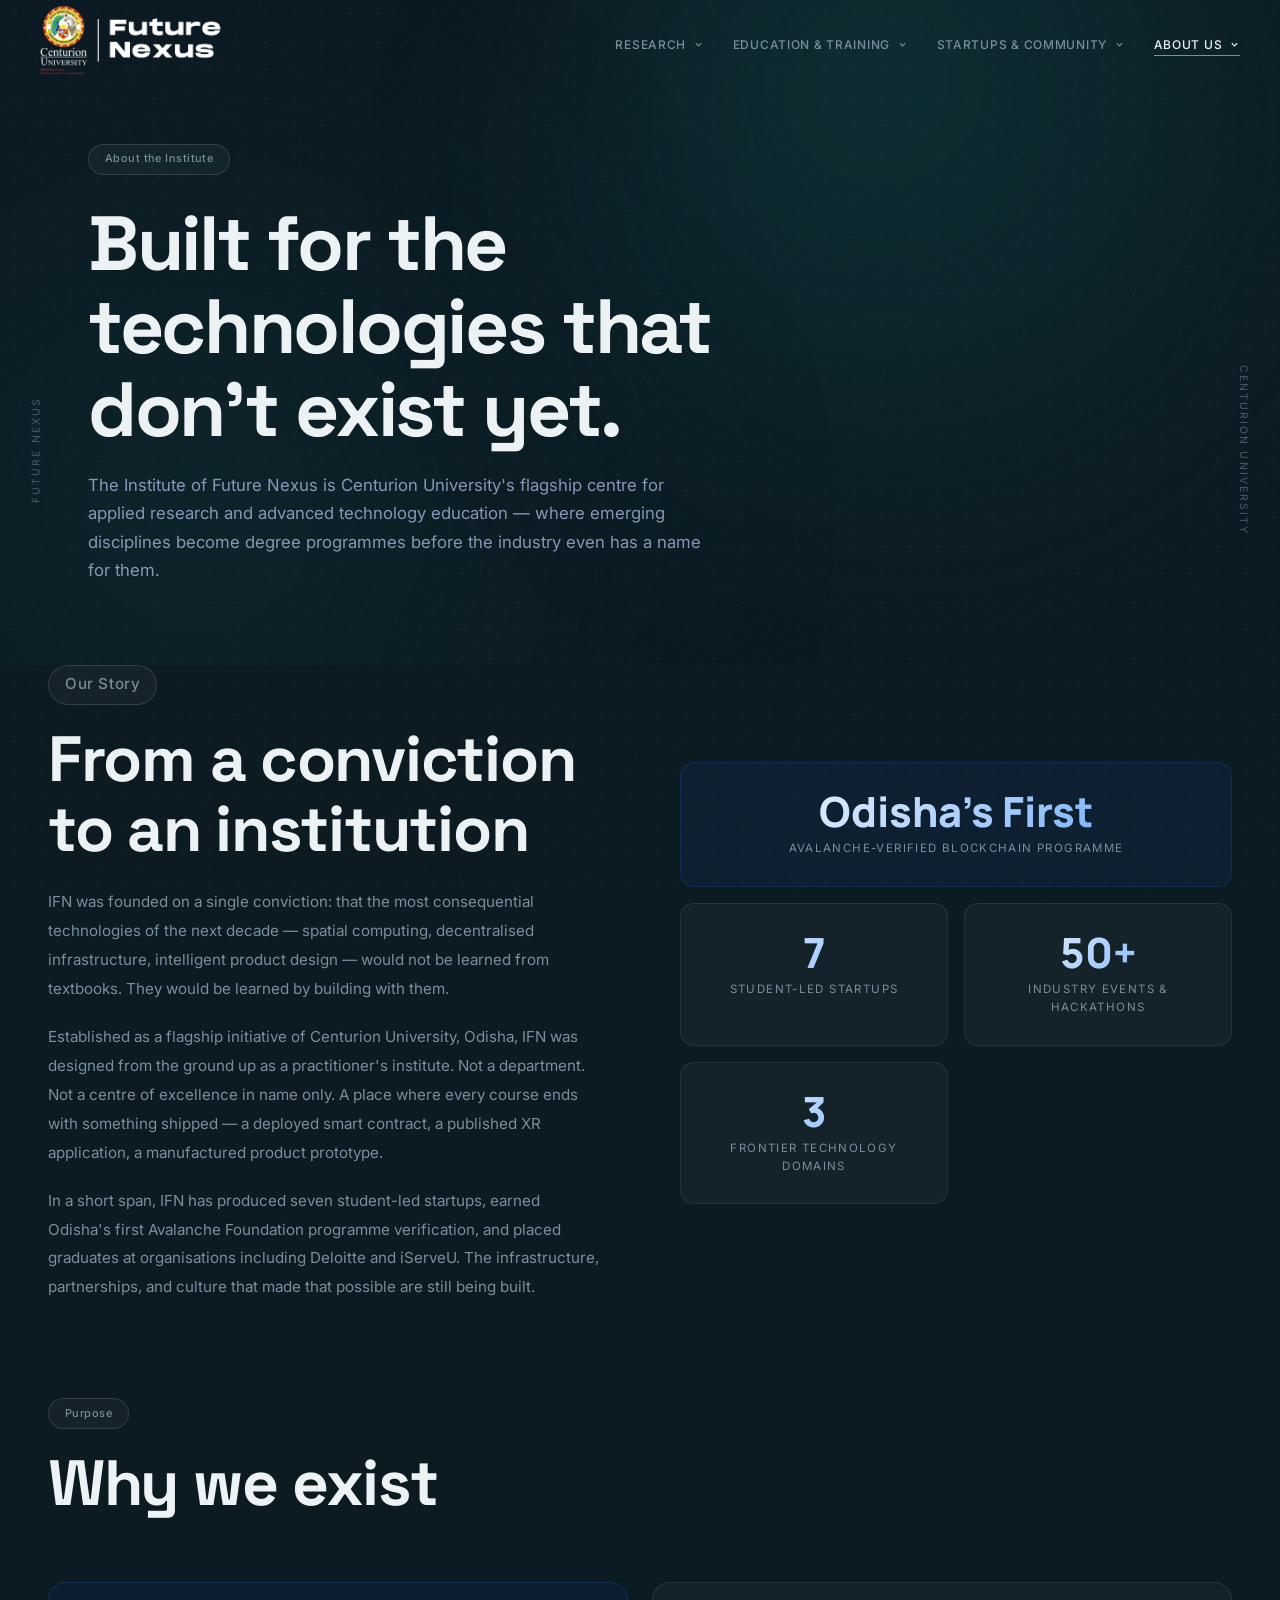
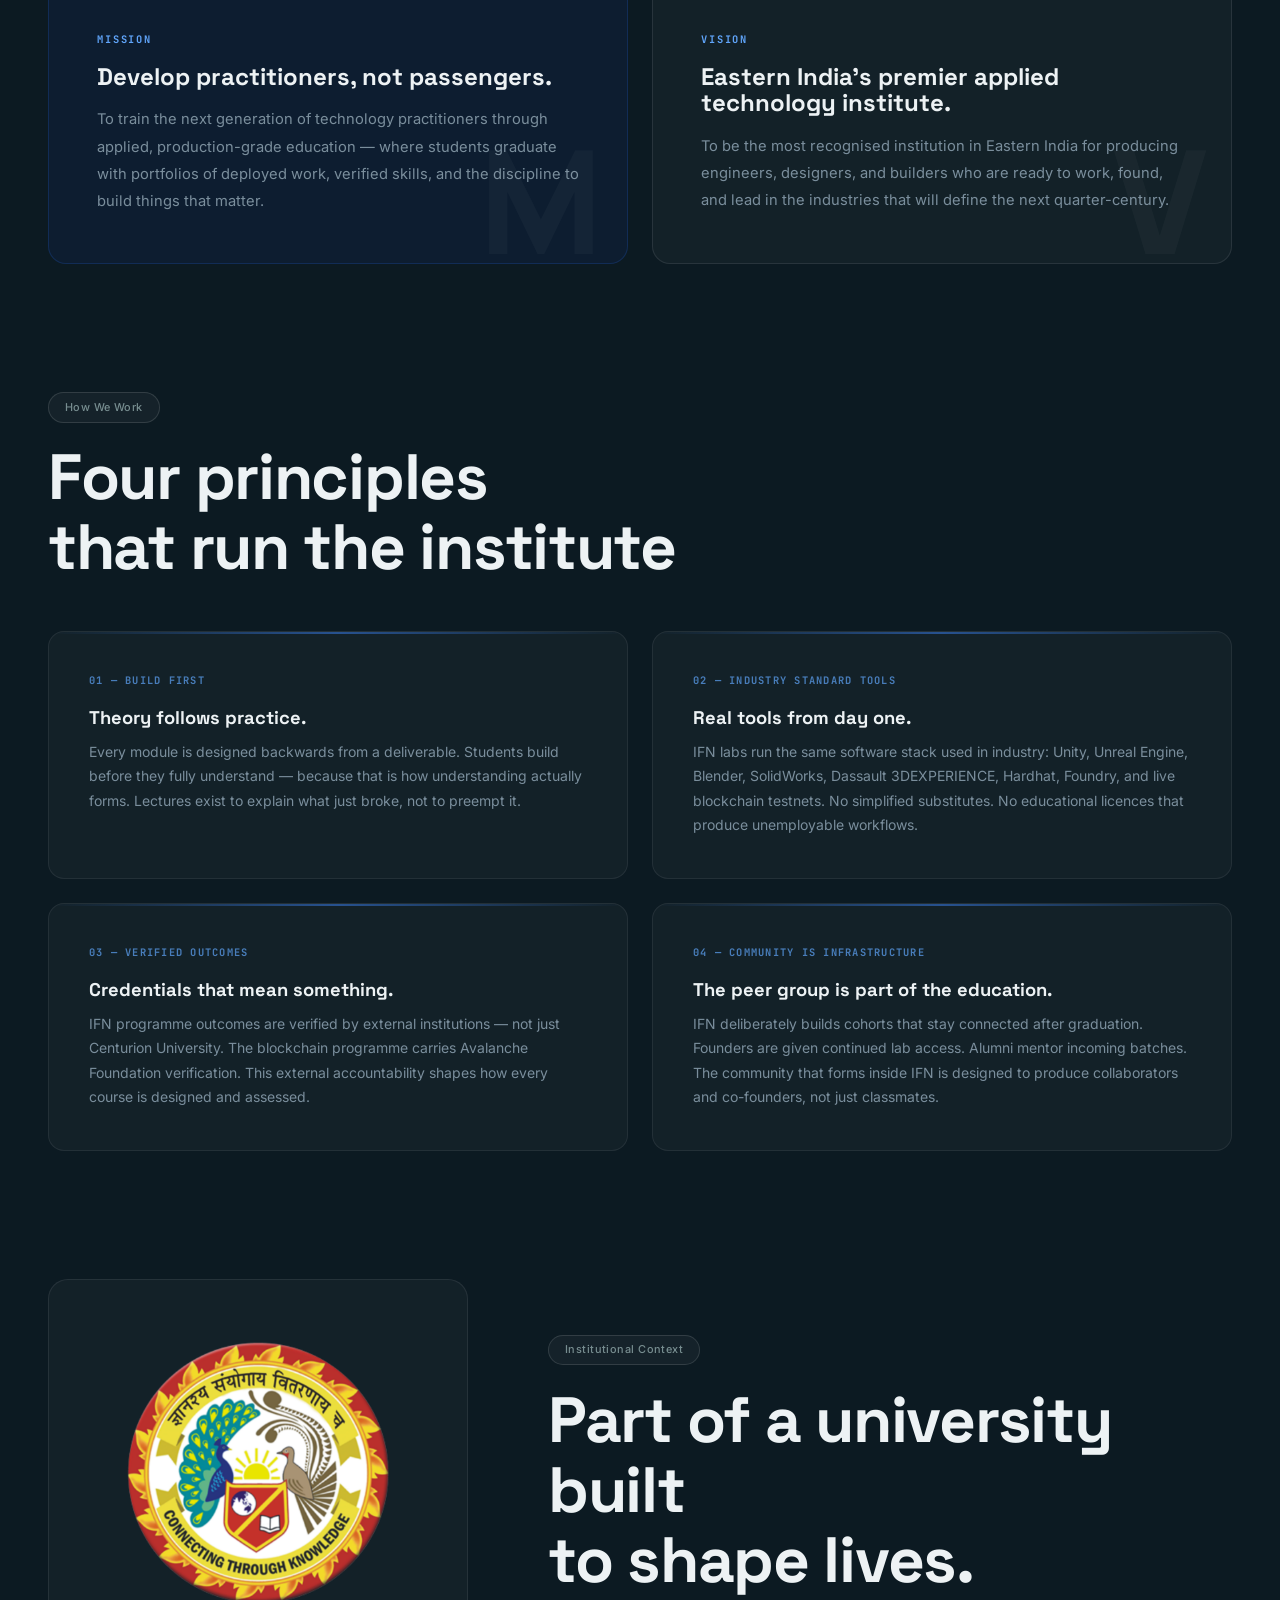
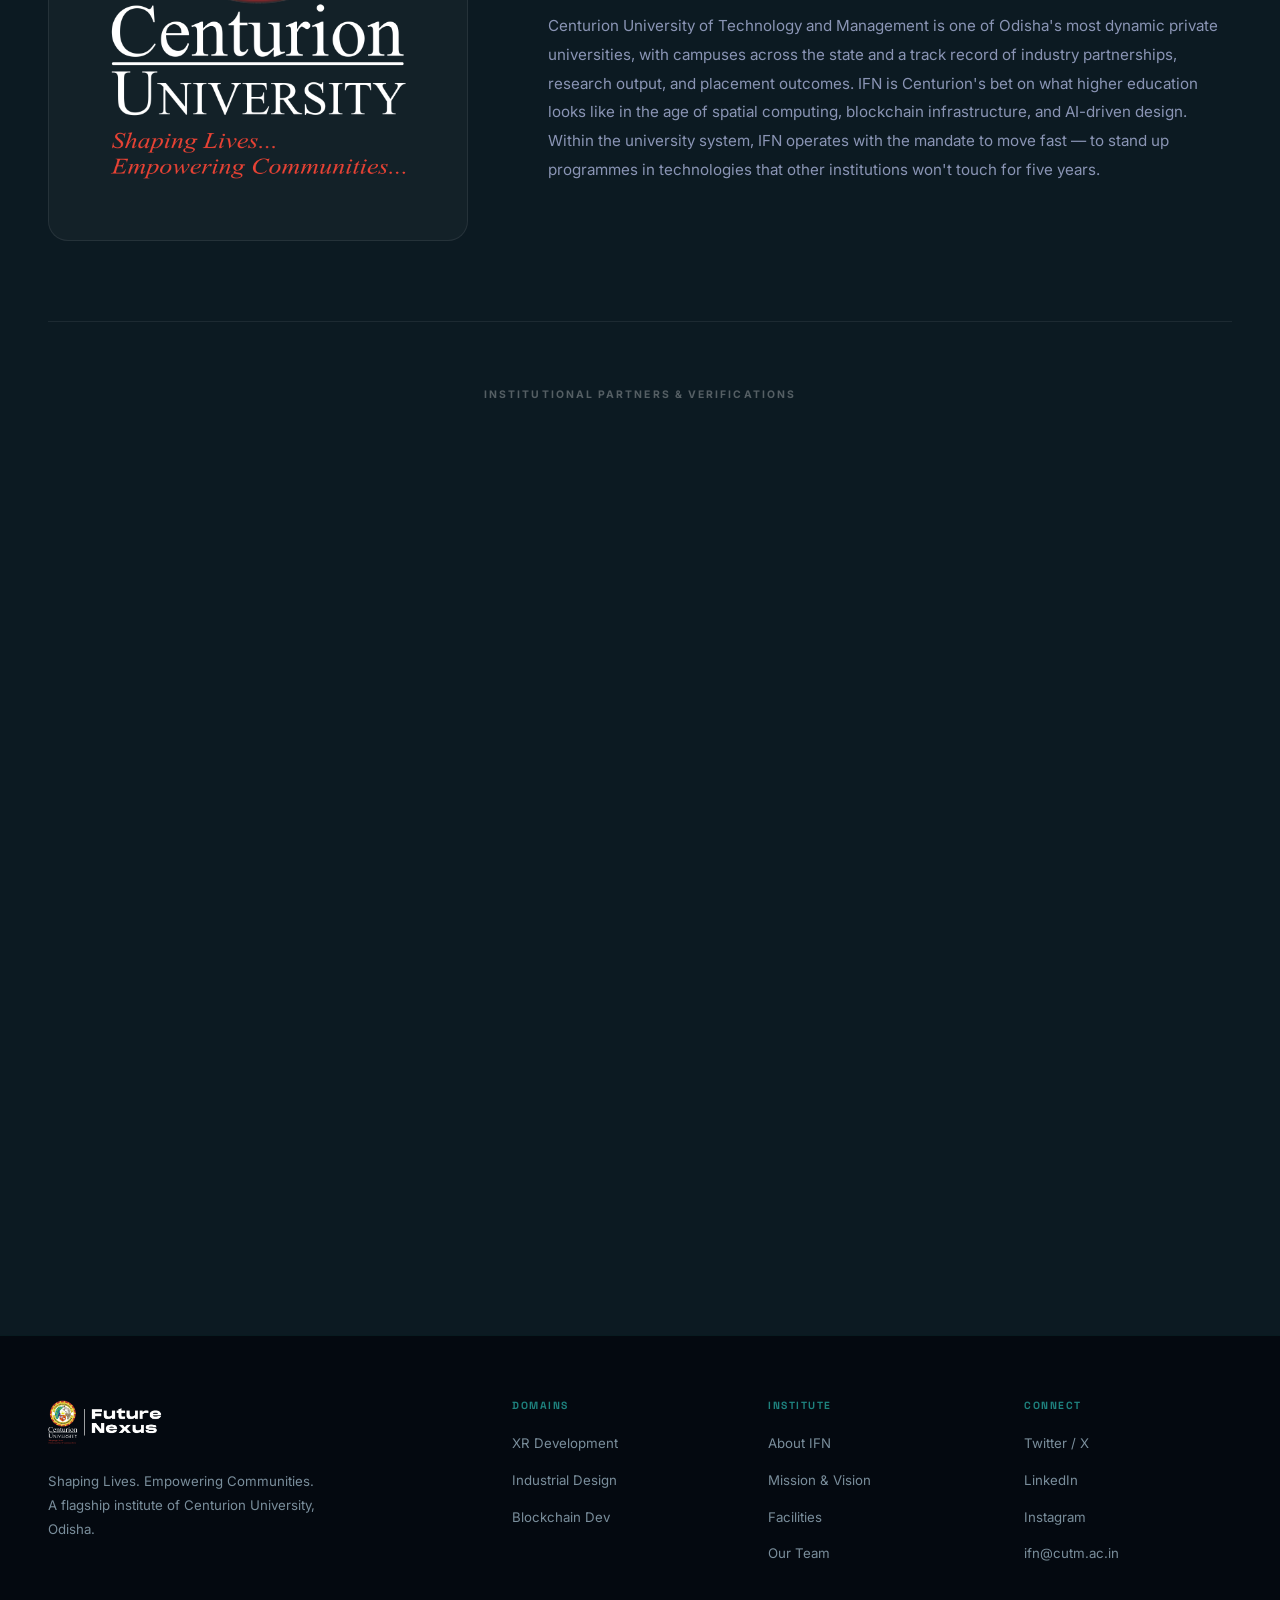
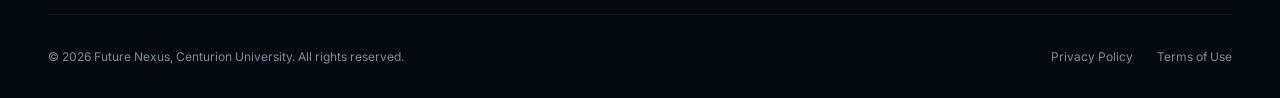
==== commit 1a1e9a80: "refactor: update branding from "School of Future Nexus" to "Future Nexus" across multiple files" ====
--- a/about.html
+++ b/about.html
@@ -3,7 +3,7 @@
 <head>
   <meta charset="UTF-8" />
   <meta name="viewport" content="width=device-width, initial-scale=1.0" />
-  <title>About IFN — School of Future Nexus, Centurion University</title>
+  <title>About IFN — Future Nexus, Centurion University</title>
   <meta name="description" content="The Institute of Future Nexus is Centurion University's flagship applied technology research institute — training the engineers, designers, and builders who define what comes next." />
   <link rel="preconnect" href="https://fonts.googleapis.com" />
   <link rel="preconnect" href="https://fonts.gstatic.com" crossorigin />
@@ -222,7 +222,7 @@
 
   <nav id="navbar">
     <a class="nav-logo" href="index.html">
-      <img src="assets/images/logo-light.png" alt="School of Future Nexus" />
+      <img src="assets/images/logo-light.png" alt="Future Nexus" />
     </a>
     <ul class="nav-links">
       <li class="has-dropdown">
@@ -248,8 +248,9 @@
           <li><a href="https://superbeeaeronautics.com/" target="_blank" rel="noopener">SuperBee Aeronautics</a></li>
           <li><a href="https://apexdevs.io/" target="_blank" rel="noopener">ApexDevs</a></li>
           <li><a href="https://www.arcenpay.com/" target="_blank" rel="noopener">ArcenPay</a></li>
-          <li><a href="http://campustocrypto.com/" target="_blank" rel="noopener">Campus to Crypto</a></li>
+          <li><a href="http://campustocrypto.xyz/" target="_blank" rel="noopener">Campus to Crypto</a></li>
           <li><a href="https://sowsaathi.com/" target="_blank" rel="noopener">SowSaathi</a></li>
+          <li><a href="https://3dplayground.in" target="_blank" rel="noopener">3DPlayground</a></li>
         </ul>
       </li>
       <li class="has-dropdown">
@@ -265,7 +266,7 @@
     <div class="nav-hamburger" id="hamburger" aria-label="Menu"><span></span><span></span><span></span></div>
   </nav>
 
-  <span class="side-label left">School of Future Nexus</span>
+  <span class="side-label left">Future Nexus</span>
   <span class="side-label right">Centurion University</span>
 
   <!-- ═══════ HERO ═══════ -->
@@ -305,7 +306,7 @@
             a deployed smart contract, a published XR application, a manufactured product prototype.
           </p>
           <p>
-            In a short span, IFN has produced six student-led startups, earned Odisha's first
+            In a short span, IFN has produced seven student-led startups, earned Odisha's first
             Avalanche Foundation programme verification, and placed graduates at organisations
             including Deloitte and iServeU. The infrastructure, partnerships, and culture that made
             that possible are still being built.
@@ -317,7 +318,7 @@
             <div class="story-stat-label">Avalanche-Verified Blockchain Programme</div>
           </div>
           <div class="story-stat">
-            <div class="story-stat-num">6</div>
+            <div class="story-stat-num">7</div>
             <div class="story-stat-label">Student-Led Startups</div>
           </div>
           <div class="story-stat">
@@ -417,7 +418,7 @@
 
       <div class="university-grid reveal">
         <div class="university-image-wrap">
-          <img src="assets/images/about.png" alt="Centurion University — School of Future Nexus" />
+          <img src="assets/images/about.png" alt="Centurion University — Future Nexus" />
         </div>
         <div class="university-text">
           <p class="section-label">Institutional Context</p>
@@ -472,8 +473,7 @@
           <div class="team-teaser-avatar"><img src="assets/images/team-members/Rajendra%20Large.jpeg" alt="Rajendra Maharana" /></div>
           <div class="team-teaser-avatar"><img src="assets/images/team-members/Banjita%20Large.jpeg" alt="Banjita Priyadarshini" /></div>
           <div class="team-teaser-avatar"><img src="assets/images/team-members/Laxmidhar%20reddy%20Large.jpeg" alt="Laxmidhar Reddy" /></div>
-          <div class="team-teaser-avatar"><img src="assets/images/team-members/Avinash%20Singh%20Large.jpeg" alt="Avinash Singh" /></div>
-          <div class="team-teaser-avatar av-placeholder">+7</div>
+          <div class="team-teaser-avatar av-placeholder">+6</div>
         </div>
         <div class="team-teaser-text">
           <h3>Meet the faculty &amp; instructors</h3>
@@ -505,7 +505,7 @@
     <div class="footer-inner">
       <div class="footer-grid">
         <div class="footer-brand">
-          <img src="assets/images/logo-light.png" alt="School of Future Nexus" />
+          <img src="assets/images/logo-light.png" alt="Future Nexus" />
           <p>Shaping Lives. Empowering Communities.<br/>A flagship institute of Centurion University, Odisha.</p>
         </div>
         <div class="footer-col">
@@ -536,7 +536,7 @@
         </div>
       </div>
       <div class="footer-bottom">
-        <span>&copy; 2026 School of Future Nexus, Centurion University. All rights reserved.</span>
+        <span>&copy; 2026 Future Nexus, Centurion University. All rights reserved.</span>
         <div class="footer-bottom-links"><a href="#">Privacy Policy</a><a href="#">Terms of Use</a></div>
       </div>
     </div>
--- a/assets/css/style.css
+++ b/assets/css/style.css
@@ -1,5 +1,5 @@
 /* =====================================================
-   School of Future Nexus — Centurion University
+   Future Nexus — Centurion University
    Dark Grid + Neon Glassmorphism Design System
    ===================================================== */
 
@@ -786,7 +786,6 @@
   box-shadow: var(--glass-shadow);
   position: relative;
   transition: border-color 0.3s, transform 0.3s, box-shadow 0.3s;
-  overflow: hidden;
 }
 .stat-item::after {
   content: '';
@@ -2063,4 +2062,6 @@
   .lab-gallery-grid   { grid-template-columns: 1fr; }
   .team-grid          { grid-template-columns: 1fr 1fr; }
   .stats-grid         { grid-template-columns: 1fr 1fr; }
-}
+  .stat-item          { padding: 1.5rem 0.75rem; }
+  .stat-number        { font-size: 1.9rem; }
+}
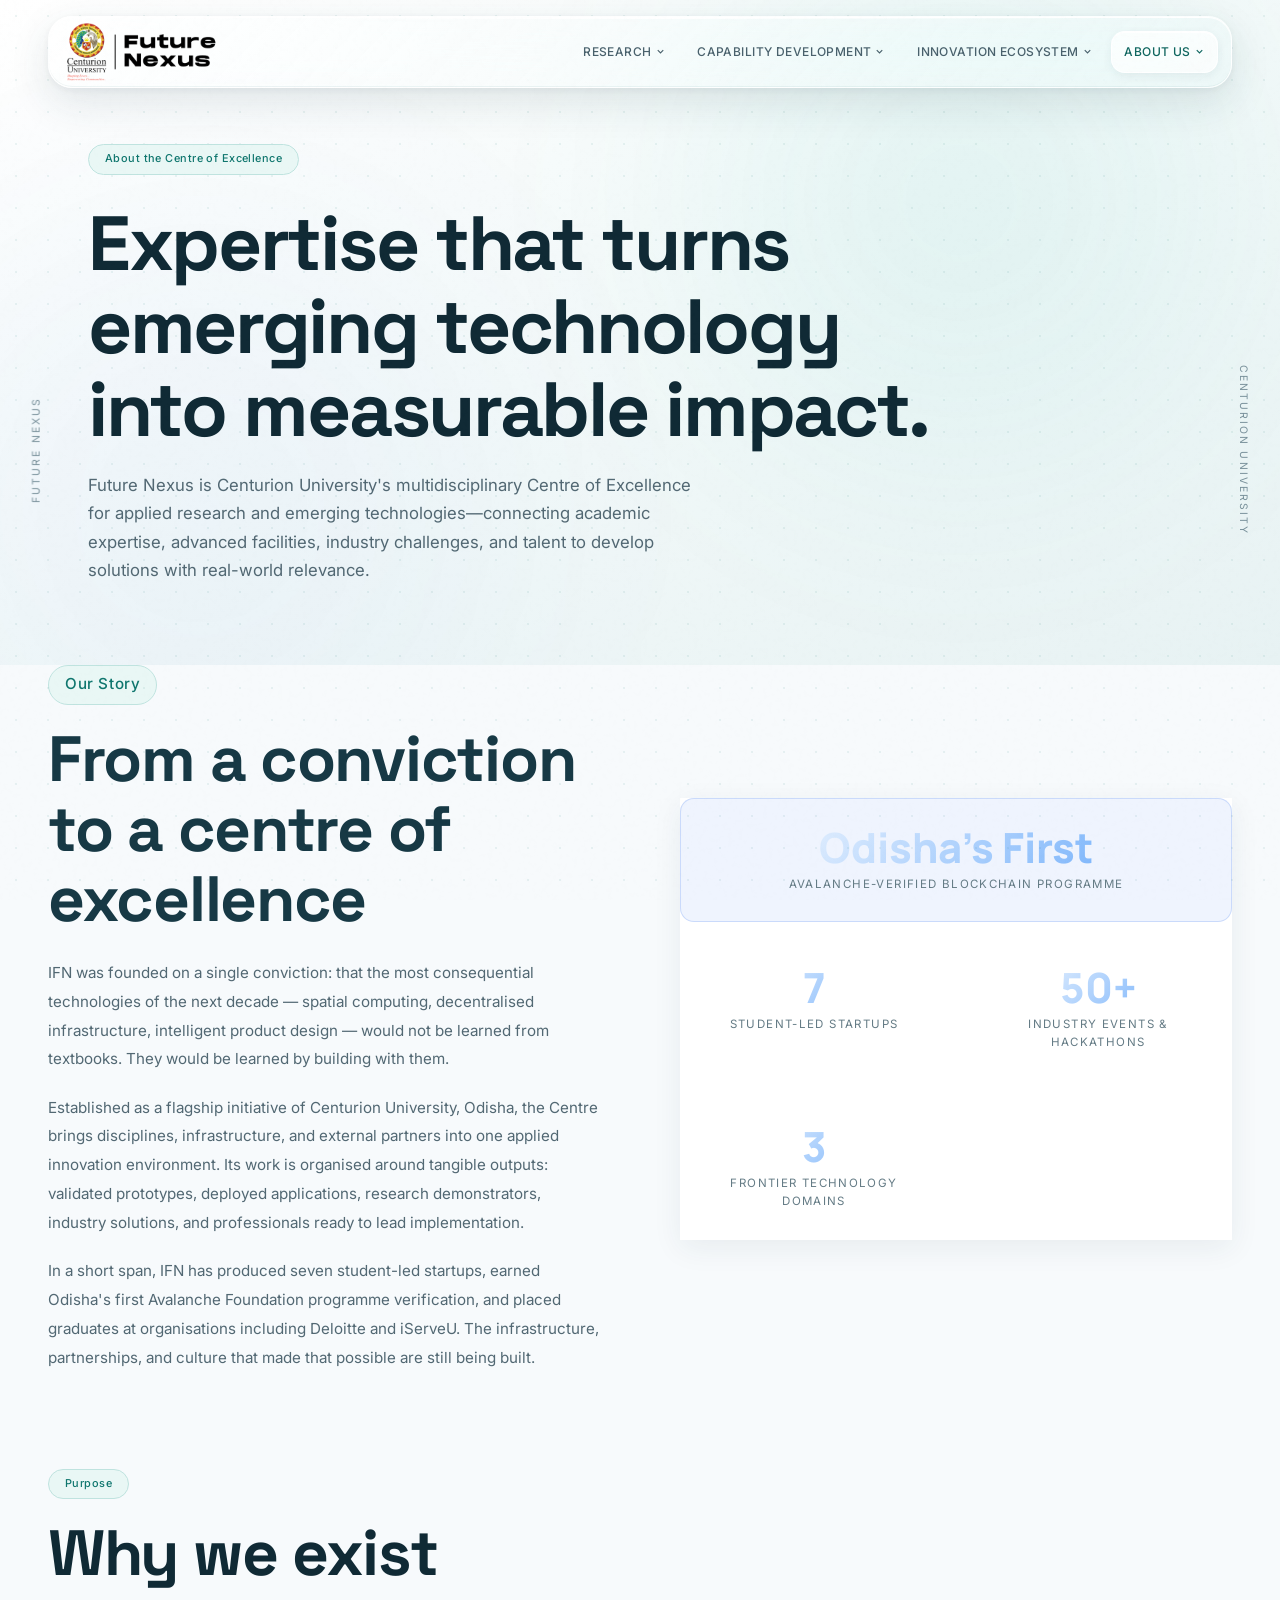
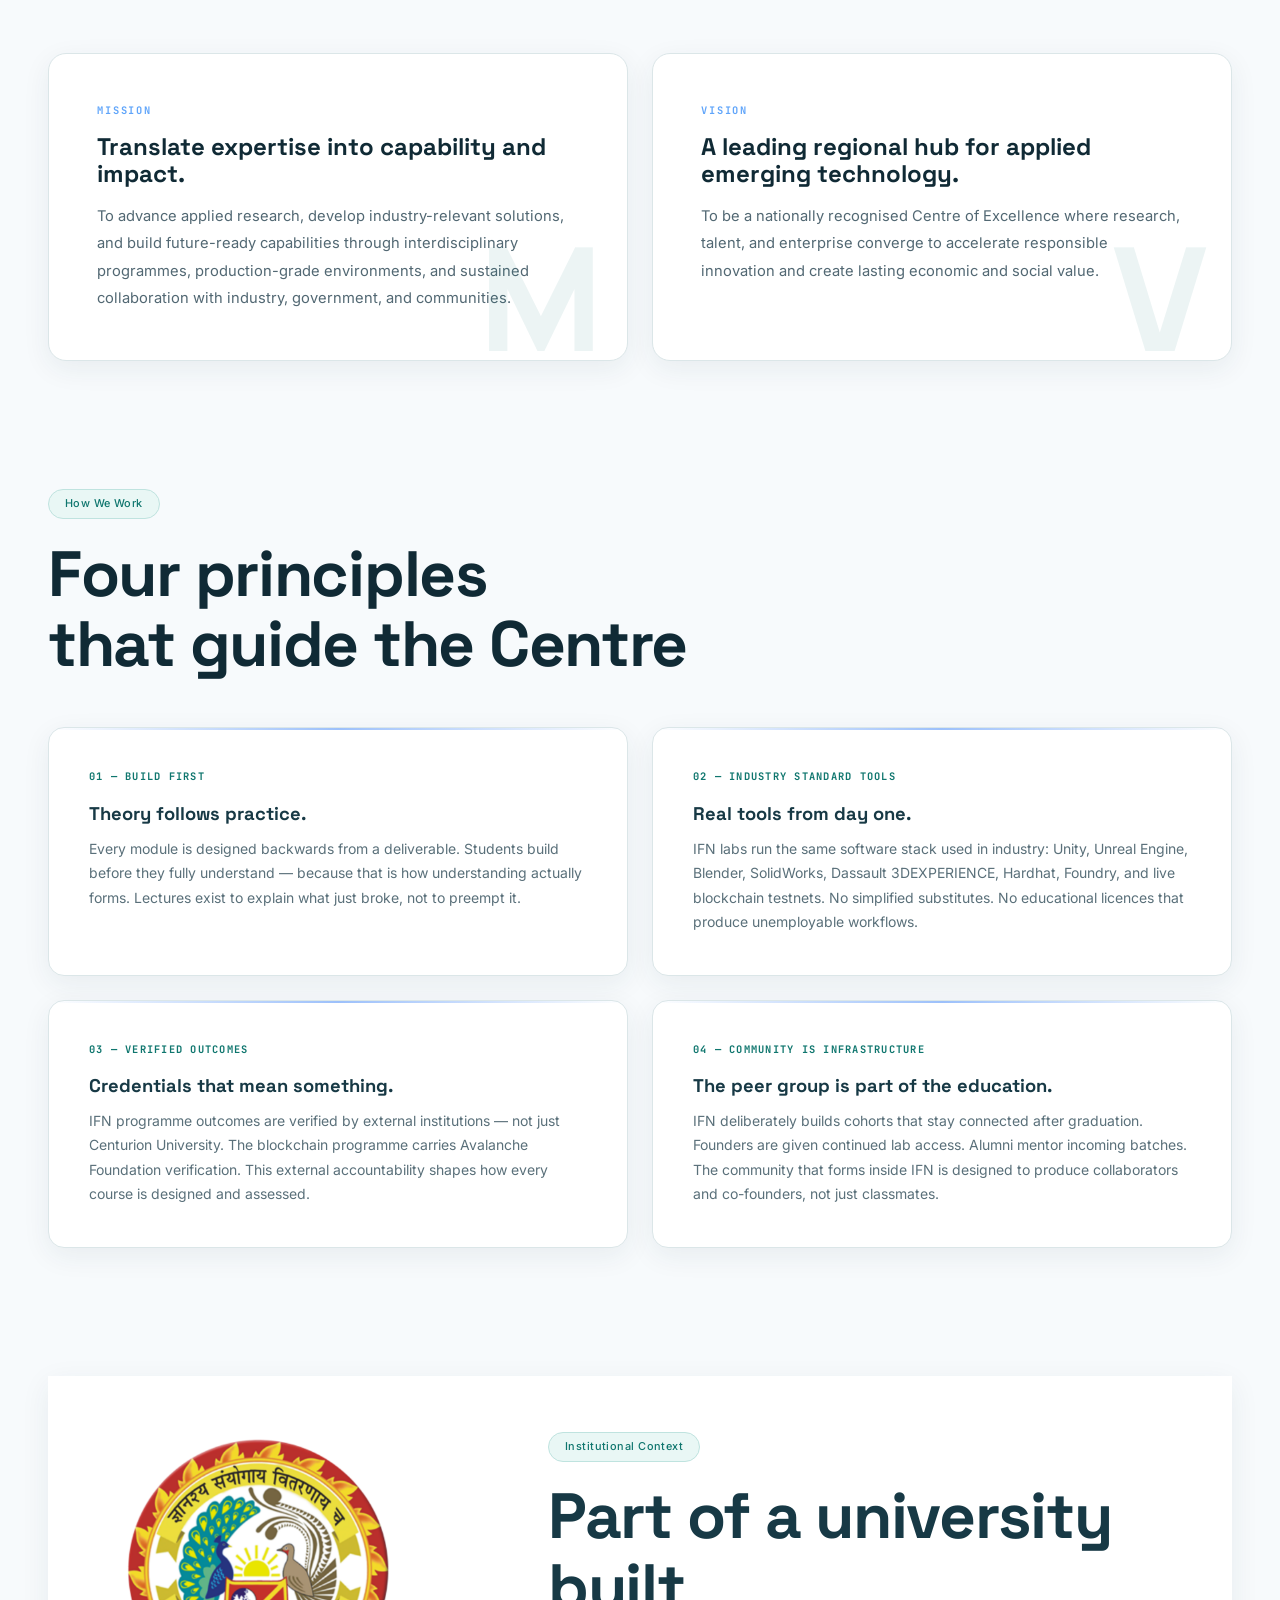
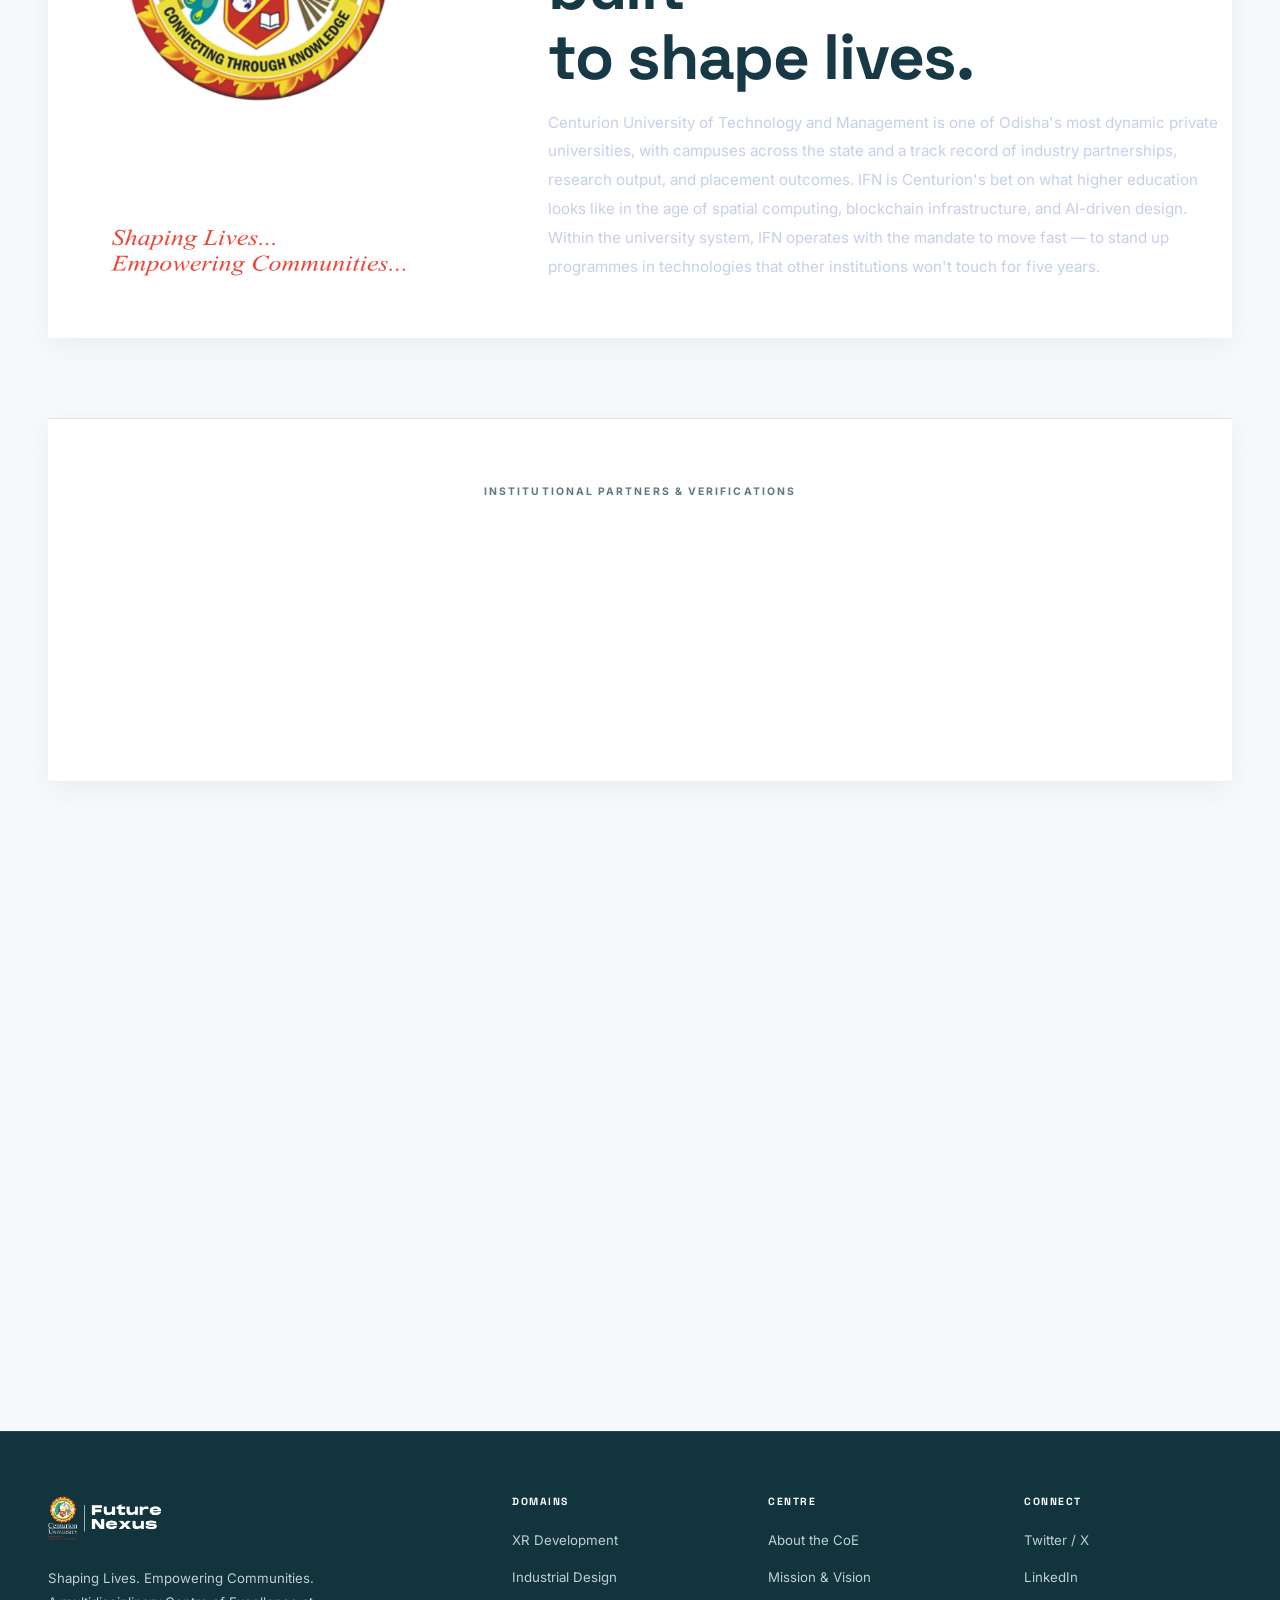
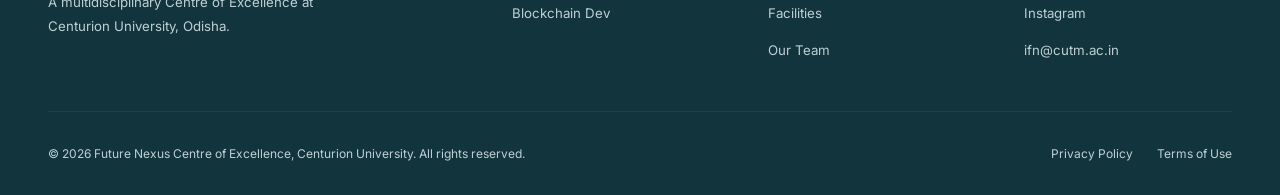
==== commit b7e15ad8: "Add light theme styles and configuration files - Created a new light theme CSS file with comprehensi" ====
--- a/about.html
+++ b/about.html
@@ -3,8 +3,8 @@
 <head>
   <meta charset="UTF-8" />
   <meta name="viewport" content="width=device-width, initial-scale=1.0" />
-  <title>About IFN — Future Nexus, Centurion University</title>
-  <meta name="description" content="The Institute of Future Nexus is Centurion University's flagship applied technology research institute — training the engineers, designers, and builders who define what comes next." />
+  <title>About the Future Nexus Centre of Excellence — Centurion University</title>
+  <meta name="description" content="The Future Nexus Centre of Excellence at Centurion University brings together applied research, advanced technology infrastructure, industry collaboration, and capability development." />
   <link rel="preconnect" href="https://fonts.googleapis.com" />
   <link rel="preconnect" href="https://fonts.gstatic.com" crossorigin />
   <link href="https://fonts.googleapis.com/css2?family=Manrope:wght@400;500;600;700;800;900&family=Space+Grotesk:wght@400;500;600;700;800&family=Inter:wght@400;500;600&family=JetBrains+Mono:wght@400;600&display=swap" rel="stylesheet" />
@@ -217,12 +217,13 @@
       .story-stat:first-child { grid-column: auto; }
     }
   </style>
+  <link rel="stylesheet" href="assets/css/light-theme.css" />
 </head>
 <body>
 
   <nav id="navbar">
     <a class="nav-logo" href="index.html">
-      <img src="assets/images/logo-light.png" alt="Future Nexus" />
+      <img src="assets/images/logo-dark.png" alt="Future Nexus, Centurion University" />
     </a>
     <ul class="nav-links">
       <li class="has-dropdown">
@@ -234,7 +235,7 @@
         </ul>
       </li>
       <li class="has-dropdown">
-        <a href="index.html#programs">Education &amp; Training <svg class="nav-chevron" viewBox="0 0 24 24" fill="none" stroke="currentColor" stroke-width="2.5"><polyline points="6 9 12 15 18 9"/></svg></a>
+        <a href="index.html#programs">Capability Development <svg class="nav-chevron" viewBox="0 0 24 24" fill="none" stroke="currentColor" stroke-width="2.5"><polyline points="6 9 12 15 18 9"/></svg></a>
         <ul class="nav-dropdown">
           <li><a href="domain-xr.html">XR Curriculum</a></li>
           <li><a href="domain-industrial.html">Industrial Design Curriculum</a></li>
@@ -242,7 +243,7 @@
         </ul>
       </li>
       <li class="has-dropdown">
-        <a href="startups.html">Startups &amp; Community <svg class="nav-chevron" viewBox="0 0 24 24" fill="none" stroke="currentColor" stroke-width="2.5"><polyline points="6 9 12 15 18 9"/></svg></a>
+        <a href="startups.html">Innovation Ecosystem <svg class="nav-chevron" viewBox="0 0 24 24" fill="none" stroke="currentColor" stroke-width="2.5"><polyline points="6 9 12 15 18 9"/></svg></a>
         <ul class="nav-dropdown">
           <li><a href="https://thegttech.com/" target="_blank" rel="noopener">GramTarang Technologies</a></li>
           <li><a href="https://superbeeaeronautics.com/" target="_blank" rel="noopener">SuperBee Aeronautics</a></li>
@@ -256,10 +257,10 @@
       <li class="has-dropdown">
         <a href="about.html" class="nav-active">About Us <svg class="nav-chevron" viewBox="0 0 24 24" fill="none" stroke="currentColor" stroke-width="2.5"><polyline points="6 9 12 15 18 9"/></svg></a>
         <ul class="nav-dropdown">
-          <li><a href="about.html">About IFN</a></li>
+          <li><a href="about.html">About the CoE</a></li>
           <li><a href="facilities.html">Facilities &amp; Labs</a></li>
           <li><a href="index.html#team">Our Team</a></li>
-          <li><a href="index.html#about">Apply Now</a></li>
+          <li><a href="mailto:ifn@cutm.ac.in">Partner With Us</a></li>
         </ul>
       </li>
     </ul>
@@ -276,12 +277,12 @@
       <div class="blob blob-blue-lg"></div>
     </div>
     <div class="page-hero-inner">
-      <p class="section-label">About the Institute</p>
-      <h1>Built for the<br/>technologies that<br/>don't exist yet.</h1>
+      <p class="section-label">About the Centre of Excellence</p>
+      <h1>Expertise that turns<br/>emerging technology<br/>into measurable impact.</h1>
       <p class="page-hero-sub" style="max-width:620px;">
-        The Institute of Future Nexus is Centurion University's flagship centre for applied
-        research and advanced technology education — where emerging disciplines become
-        degree programmes before the industry even has a name for them.
+        Future Nexus is Centurion University's multidisciplinary Centre of Excellence for applied
+        research and emerging technologies—connecting academic expertise, advanced facilities,
+        industry challenges, and talent to develop solutions with real-world relevance.
       </p>
     </div>
   </section>
@@ -293,17 +294,17 @@
       <div class="about-story">
         <div class="about-story-text reveal">
           <p class="section-label">Our Story</p>
-          <h2>From a conviction<br/>to an institution</h2>
+          <h2>From a conviction<br/>to a centre of excellence</h2>
           <p>
             IFN was founded on a single conviction: that the most consequential technologies of
             the next decade — spatial computing, decentralised infrastructure, intelligent product
             design — would not be learned from textbooks. They would be learned by building with them.
           </p>
           <p>
-            Established as a flagship initiative of Centurion University, Odisha, IFN was designed
-            from the ground up as a practitioner's institute. Not a department. Not a centre of
-            excellence in name only. A place where every course ends with something shipped —
-            a deployed smart contract, a published XR application, a manufactured product prototype.
+            Established as a flagship initiative of Centurion University, Odisha, the Centre brings
+            disciplines, infrastructure, and external partners into one applied innovation environment.
+            Its work is organised around tangible outputs: validated prototypes, deployed applications,
+            research demonstrators, industry solutions, and professionals ready to lead implementation.
           </p>
           <p>
             In a short span, IFN has produced seven student-led startups, earned Odisha's first
@@ -338,21 +339,20 @@
       <div class="mv-strip">
         <div class="mv-strip-card mission reveal">
           <span class="mv-label">Mission</span>
-          <h3>Develop practitioners, not passengers.</h3>
-          <p>
-            To train the next generation of technology practitioners through applied, production-grade
-            education — where students graduate with portfolios of deployed work, verified skills,
-            and the discipline to build things that matter.
+          <h3>Translate expertise into capability and impact.</h3>
+          <p>
+            To advance applied research, develop industry-relevant solutions, and build future-ready
+            capabilities through interdisciplinary programmes, production-grade environments,
+            and sustained collaboration with industry, government, and communities.
           </p>
           <span class="mv-bg-num">M</span>
         </div>
         <div class="mv-strip-card vision reveal reveal-delay-1">
           <span class="mv-label">Vision</span>
-          <h3>Eastern India's premier applied technology institute.</h3>
-          <p>
-            To be the most recognised institution in Eastern India for producing engineers, designers,
-            and builders who are ready to work, found, and lead in the industries that will define
-            the next quarter-century.
+          <h3>A leading regional hub for applied emerging technology.</h3>
+          <p>
+            To be a nationally recognised Centre of Excellence where research, talent, and enterprise
+            converge to accelerate responsible innovation and create lasting economic and social value.
           </p>
           <span class="mv-bg-num">V</span>
         </div>
@@ -365,7 +365,7 @@
   <section class="section" style="padding-top:0;">
     <div class="section-inner">
       <p class="section-label reveal">How We Work</p>
-      <h2 class="reveal">Four principles<br/>that run the institute</h2>
+      <h2 class="reveal">Four principles<br/>that guide the Centre</h2>
       <div class="principles-grid">
 
         <div class="principle-card reveal">
@@ -476,8 +476,8 @@
           <div class="team-teaser-avatar av-placeholder">+6</div>
         </div>
         <div class="team-teaser-text">
-          <h3>Meet the faculty &amp; instructors</h3>
-          <p>Practitioners and researchers bringing real industry depth — from XR studios, design firms, and blockchain protocols — into every classroom and lab.</p>
+          <h3>Meet our experts and collaborators</h3>
+          <p>Researchers and practitioners combining academic depth with experience across XR studios, design engineering, and blockchain ecosystems.</p>
         </div>
         <a href="index.html#team" class="btn-primary" style="white-space:nowrap;">
           Meet the Team
@@ -493,10 +493,10 @@
     <div class="section-inner">
       <div class="startup-cta-strip reveal">
         <div>
-          <h3>Join the next cohort.</h3>
-          <p>Applications are open for XR Development, Industrial Design, and Blockchain Development.</p>
-        </div>
-        <a href="index.html#about" class="btn-primary">Apply Now</a>
+          <h3>Collaborate with the Centre.</h3>
+          <p>Engage with us on applied research, talent development, technology validation, and innovation programmes.</p>
+        </div>
+        <a href="mailto:ifn@cutm.ac.in" class="btn-primary">Start a Conversation</a>
       </div>
     </div>
   </section>
@@ -506,7 +506,7 @@
       <div class="footer-grid">
         <div class="footer-brand">
           <img src="assets/images/logo-light.png" alt="Future Nexus" />
-          <p>Shaping Lives. Empowering Communities.<br/>A flagship institute of Centurion University, Odisha.</p>
+          <p>Shaping Lives. Empowering Communities.<br/>A multidisciplinary Centre of Excellence at Centurion University, Odisha.</p>
         </div>
         <div class="footer-col">
           <h5>Domains</h5>
@@ -517,9 +517,9 @@
           </ul>
         </div>
         <div class="footer-col">
-          <h5>Institute</h5>
+          <h5>Centre</h5>
           <ul>
-            <li><a href="about.html">About IFN</a></li>
+            <li><a href="about.html">About the CoE</a></li>
             <li><a href="about.html">Mission &amp; Vision</a></li>
             <li><a href="facilities.html">Facilities</a></li>
             <li><a href="index.html#team">Our Team</a></li>
@@ -536,7 +536,7 @@
         </div>
       </div>
       <div class="footer-bottom">
-        <span>&copy; 2026 Future Nexus, Centurion University. All rights reserved.</span>
+        <span>&copy; 2026 Future Nexus Centre of Excellence, Centurion University. All rights reserved.</span>
         <div class="footer-bottom-links"><a href="#">Privacy Policy</a><a href="#">Terms of Use</a></div>
       </div>
     </div>
--- a/assets/css/light-theme.css
+++ b/assets/css/light-theme.css
@@ -0,0 +1,348 @@
+/* Future Nexus CoE — clean light institutional theme */
+:root {
+  --navy: #f7fafc;
+  --navy-mid: #eef5f6;
+  --navy-light: #e5eef0;
+  --purple: #0f766e;
+  --purple-glow: #0f766e;
+  --violet: #14b8a6;
+  --cyan: #0f766e;
+  --blue: #2563eb;
+  --white: #102a35;
+  --grey: #526873;
+  --accent: #0f766e;
+  --gold: #b45309;
+  --card-bg: #ffffff;
+  --card-bg-mid: #f8fbfb;
+  --card-border: #dbe6e8;
+  --glass-bg: rgba(255,255,255,.86);
+  --glass-bg-mid: rgba(255,255,255,.94);
+  --glass-bg-strong: #ffffff;
+  --glass-border: #dbe6e8;
+  --glass-border-bright: #cadadd;
+  --glass-shadow: 0 8px 28px rgba(28,55,65,.08);
+  --glass-shadow-hover: 0 18px 42px rgba(28,55,65,.13);
+  --radius: 16px;
+}
+
+html { color-scheme: light; }
+body { background: #f7fafc; color: #102a35; }
+body::before { opacity: .08; }
+body::after {
+  background-image: radial-gradient(circle, rgba(15,118,110,.075) 1px, transparent 1px);
+  background-size: 32px 32px;
+}
+::selection { background: #bce8e3; color: #0b3d3a; }
+::-webkit-scrollbar-track { background: #eef5f6; }
+::-webkit-scrollbar-thumb { background: #8dbab6; }
+p { color: #526873; }
+a:focus-visible, button:focus-visible, input:focus-visible, textarea:focus-visible, select:focus-visible {
+  outline: 3px solid rgba(15,118,110,.28);
+  outline-offset: 3px;
+}
+
+/* Floating liquid-glass navigation */
+#navbar {
+  top: 16px;
+  left: 50%;
+  right: auto;
+  width: min(1200px, calc(100% - 6rem));
+  min-height: 72px;
+  padding: .6rem .8rem .6rem 1.15rem;
+  transform: translateX(-50%);
+  overflow: visible;
+  isolation: isolate;
+  border: 1px solid rgba(255,255,255,.78);
+  border-radius: 24px;
+  background: linear-gradient(135deg, rgba(255,255,255,.72), rgba(239,248,248,.56));
+  -webkit-backdrop-filter: blur(24px) saturate(180%);
+  backdrop-filter: blur(24px) saturate(180%);
+  box-shadow:
+    0 14px 40px rgba(35,68,77,.12),
+    0 2px 8px rgba(35,68,77,.06),
+    inset 0 1px 0 rgba(255,255,255,.95),
+    inset 0 -1px 0 rgba(126,169,171,.12);
+}
+#navbar::before {
+  content: '';
+  position: absolute;
+  inset: 1px 10% auto;
+  height: 1px;
+  z-index: -1;
+  background: linear-gradient(90deg, transparent, rgba(255,255,255,.95), transparent);
+  pointer-events: none;
+}
+#navbar.scrolled {
+  top: 10px;
+  background: linear-gradient(135deg, rgba(255,255,255,.88), rgba(239,248,248,.76)) !important;
+  border-color: rgba(255,255,255,.92) !important;
+  box-shadow: 0 18px 48px rgba(35,68,77,.16), inset 0 1px 0 #fff !important;
+}
+.nav-logo { display: flex; align-items: center; border-radius: 15px; }
+.nav-logo img { height: 58px; margin-block: -7px; filter: none; }
+.nav-links { gap: .3rem; align-items: center; }
+.nav-links > li > a {
+  display: flex;
+  align-items: center;
+  min-height: 42px;
+  padding: .62rem .78rem;
+  border: 1px solid transparent;
+  border-radius: 14px;
+  letter-spacing: .035em;
+  transition: color .2s, background .2s, border-color .2s, box-shadow .2s;
+}
+.nav-links > li > a::after { display: none; }
+.nav-links > li > a:hover,
+.nav-links > li > a.nav-active {
+  color: #0f665f;
+  background: rgba(255,255,255,.68);
+  border-color: rgba(255,255,255,.86);
+  box-shadow: inset 0 1px 0 #fff, 0 3px 10px rgba(28,55,65,.07);
+}
+.nav-links a { color: #49616c; }
+.nav-links a:hover, .nav-links a.nav-active { color: #0f766e; }
+.nav-dropdown {
+  top: calc(100% + 12px);
+  padding: .5rem;
+  border-radius: 18px;
+  background: linear-gradient(145deg, rgba(255,255,255,.92), rgba(241,248,248,.86)) !important;
+  -webkit-backdrop-filter: blur(28px) saturate(170%);
+  backdrop-filter: blur(28px) saturate(170%);
+  border-color: rgba(255,255,255,.92) !important;
+  box-shadow: 0 22px 55px rgba(28,55,65,.17), inset 0 1px 0 #fff !important;
+}
+.nav-dropdown::before { display: none; }
+.nav-dropdown a { color: #425b66 !important; }
+.nav-dropdown a:hover {
+  color: #0f766e !important;
+  background: rgba(255,255,255,.72) !important;
+  border-radius: 11px;
+  padding-left: 1.3rem;
+}
+.nav-dropdown li + li { border-top: 0 !important; }
+.has-dropdown:focus-within .nav-dropdown {
+  opacity: 1;
+  visibility: visible;
+  transform: translateX(-50%) translateY(0);
+}
+.nav-hamburger {
+  width: 44px;
+  height: 44px;
+  align-items: center;
+  justify-content: center;
+  border: 1px solid rgba(255,255,255,.84);
+  border-radius: 14px;
+  background: rgba(255,255,255,.58);
+  box-shadow: inset 0 1px 0 #fff, 0 3px 10px rgba(28,55,65,.06);
+}
+.nav-hamburger span { width: 20px; background: #173945; transition: transform .25s, opacity .2s; }
+.nav-hamburger.open span:nth-child(1) { transform: translateY(7px) rotate(45deg); }
+.nav-hamburger.open span:nth-child(2) { opacity: 0; }
+.nav-hamburger.open span:nth-child(3) { transform: translateY(-7px) rotate(-45deg); }
+.side-label, .side-socials { color: #78909a !important; }
+
+/* Hero and atmospheric elements */
+#hero, .page-hero {
+  background: linear-gradient(155deg, #ffffff 0%, #f1f8f8 58%, #e7f2f3 100%) !important;
+}
+.blob { opacity: .52; }
+.blob-cyan-lg, .blob-1 { background: radial-gradient(circle, rgba(20,184,166,.18), transparent 68%) !important; }
+.blob-blue-lg, .blob-2 { background: radial-gradient(circle, rgba(37,99,235,.10), transparent 68%) !important; }
+.blob-magenta, .blob-3 { background: radial-gradient(circle, rgba(14,165,233,.09), transparent 68%) !important; }
+.hero-eyebrow, .section-label {
+  color: #0f766e !important;
+  background: #e9f7f5 !important;
+  border-color: #bfe3df !important;
+}
+.hero-title, .page-hero h1 { color: #102a35 !important; }
+.hero-title {
+  background: none !important;
+  -webkit-text-fill-color: currentColor !important;
+}
+.typewriter-text, .page-hero h1 em {
+  color: #0f766e !important;
+  background: none !important;
+  -webkit-text-fill-color: currentColor !important;
+}
+.hero-subtitle, .page-hero-sub { color: #526873 !important; }
+.hero-scroll { color: #667f89 !important; }
+.hero-ticker { background: rgba(255,255,255,.82) !important; border-color: #dbe6e8 !important; }
+.ticker-item span { color: #647b85 !important; }
+.ticker-item img, .domain-tool-logos img { filter: none; opacity: .75; }
+.ticker-dot { background: #b8c9cd !important; }
+
+/* Buttons and controls */
+.btn-primary {
+  color: #fff !important;
+  background: #0f766e !important;
+  box-shadow: 0 8px 20px rgba(15,118,110,.18) !important;
+}
+.btn-primary:hover { background: #0b625c !important; box-shadow: 0 12px 28px rgba(15,118,110,.25) !important; }
+.btn-outline {
+  color: #17424b !important;
+  background: #fff !important;
+  border-color: #b9cdd1 !important;
+}
+.btn-outline:hover { border-color: #0f766e !important; background: #eef8f7 !important; }
+.domain-tabs { border-bottom-color: #dbe6e8 !important; }
+.domain-tab { color: #627882 !important; }
+.domain-tab:hover, .domain-tab.active { color: #0f766e !important; }
+
+/* Cards, sections and content surfaces */
+.section-divider { background: linear-gradient(to right, transparent, #d4e2e4, transparent) !important; }
+.domain-card, .program-card, .stat-item, .facility-card, .team-card, .team-lead-card,
+.mv-card, .mv-full-card, .mv-strip-card, .principle-card, .partner-card, .startup-card,
+.teaching-card, .course-card, .platform-card, .project-placeholder, .video-placeholder,
+.lab-zone, .equipment-card, .research-card, .about-contact, .contact-form, .team-teaser,
+.startup-cta-strip, .glass, .glass-mid {
+  background: #fff !important;
+  border-color: #dbe6e8 !important;
+  box-shadow: 0 8px 28px rgba(28,55,65,.07) !important;
+}
+.domain-card:hover, .program-card:hover, .stat-item:hover, .facility-card:hover,
+.team-card:hover, .team-lead-card:hover, .principle-card:hover, .partner-card:hover,
+.startup-card:hover, .course-card:hover {
+  border-color: #a9ceca !important;
+  box-shadow: 0 18px 42px rgba(28,55,65,.12) !important;
+}
+.domain-card-visual { background: #eff7f7 !important; border-color: #dbe6e8 !important; }
+.domain-card-content, .program-card-body { background: #fff !important; }
+.domain-card h3, .program-card h3, .facility-card h4, .team-name, .team-lead-info h3,
+.principle-card h3, .partner-name, .startup-card h3, .course-card h4,
+.teaching-card h5, .platform-name, .startup-cta-strip h3 { color: #173945 !important; }
+.domain-card p, .program-card p, .facility-card p, .team-role, .principle-card p,
+.partner-desc, .startup-card p, .course-card li, .teaching-card p,
+.startup-cta-strip p { color: #5a707a !important; }
+.domain-number, .team-section-label, .course-prereq { color: #718791 !important; }
+.tag, .team-campus, .platform-tag, .credit-chip, .course-code {
+  background: #f1f7f7 !important;
+  border-color: #d5e4e5 !important;
+  color: #315b61 !important;
+}
+
+/* Forms and data-rich programme UI */
+.form-group input, .form-group textarea, .form-group select {
+  background: #fff !important;
+  border-color: #cbdadd !important;
+  color: #173945 !important;
+}
+.form-group input:focus, .form-group textarea:focus, .form-group select:focus {
+  border-color: #0f766e !important;
+  background: #fff !important;
+  box-shadow: 0 0 0 3px rgba(15,118,110,.12);
+}
+.form-group label { color: #526873 !important; }
+.form-group select option { background: #fff !important; }
+.prog-stat-num, .story-stat-num { color: #0f766e !important; }
+.prog-stat-label, .story-stat-label, .section-phase-meta { color: #647b85 !important; }
+.course-flow, .curriculum-roadmap, .research-grid { color: #173945; }
+
+/* Page-specific information architecture */
+.about-story-visual, .partners-strip, .university-grid,
+.credit-flow-wrap, .platform-strip, .principles-section, .roadmap-capstone,
+.career-strip, .device-strip, .lab-hero-card, .lab-zone-card,
+.equipment-item, .all-lab-card, .lab-photo-strip-card, .placeholder-panel {
+  background: #fff !important;
+  border-color: #dbe6e8 !important;
+  box-shadow: 0 8px 28px rgba(28,55,65,.07) !important;
+}
+.credit-flow, .prog-stat-bar { background: #e3ecee !important; }
+.prog-stat, .cs { background-color: #f4f8f9 !important; }
+.credit-flow-label, .cfl-label, .cs-cr, .semester-divider-meta,
+.career-strip-label, .device-strip-label, .partners-label,
+.lab-equipment-label, .lab-zone-card p, .all-lab-body p,
+.equipment-item span, .track-detail, .video-meta { color: #607680 !important; }
+.cs-code, .track-name, .lab-zone-card h4, .all-lab-body h4,
+.equipment-item strong, .video-label, .team-teaser-text h3,
+.university-text h2, .about-story-text h2 { color: #173945 !important; }
+.course-prereq, .semester-divider-pill, .roadmap-phase-pill,
+.section-phase-pill, .placeholder-tag, .capstone-badge,
+.career-chip, .device-chip, .all-lab-tag, .ds-badge, .avalanche-badge {
+  color: #0f766e !important;
+  background: #eaf7f5 !important;
+  border-color: #bfe3df !important;
+}
+.roadmap-connector-line, .roadmap-phase-rule, .section-phase-rule,
+.semester-divider-line, .team-domain-group-line { background: #dbe6e8 !important; }
+.principle-icon, .all-lab-icon, .lab-zone-icon {
+  background: #edf7f6 !important;
+  border-color: #cce4e1 !important;
+}
+.principle-num, .partner-type, .lab-hero-eyebrow, .lab-zones-heading {
+  color: #0f766e !important;
+}
+.mv-bg-num, .track-letter { color: rgba(15,118,110,.08) !important; }
+.lab-tab { color: #607680 !important; }
+.lab-tab:hover, .lab-tab.active { color: #0f766e !important; }
+.lab-tabs { border-bottom-color: #dbe6e8 !important; }
+.lab-stat { border-color: #dbe6e8 !important; }
+.lab-stat-num { color: #0f766e !important; }
+.lab-stat-label { color: #607680 !important; }
+
+/* Images retain legibility on light surfaces */
+.lab-photo-overlay { background: linear-gradient(to top, rgba(10,34,43,.88), rgba(10,34,43,.08) 65%, transparent) !important; }
+.lab-photo-name { color: #fff !important; }
+.team-avatar { border-color: #d5e4e5 !important; }
+
+/* Footer provides a strong visual close and dependable contrast */
+#footer {
+  background: #12343d !important;
+  border-top-color: #244c55 !important;
+}
+#footer p, #footer a, #footer span { color: #bfd0d4 !important; }
+#footer h5 { color: #fff !important; }
+#footer a:hover { color: #7de0d5 !important; }
+.footer-brand img { filter: none; }
+.footer-bottom { border-top-color: rgba(255,255,255,.12) !important; }
+
+@media (prefers-reduced-motion: reduce) {
+  *, *::before, *::after { animation-duration: .01ms !important; animation-iteration-count: 1 !important; scroll-behavior: auto !important; }
+}
+
+@media (max-width: 768px) {
+  body.nav-open { overflow: hidden; }
+  #navbar {
+    top: 10px;
+    width: calc(100% - 3rem);
+    min-height: 64px;
+    padding: .5rem .55rem .5rem .9rem;
+    border-radius: 20px;
+  }
+  #navbar.scrolled { top: 8px; }
+  .nav-logo img { height: 52px; }
+  .nav-links.open {
+    position: absolute;
+    display: flex;
+    flex-direction: column;
+    align-items: stretch;
+    gap: .25rem;
+    top: calc(100% + 10px);
+    left: 0;
+    right: 0;
+    max-height: calc(100vh - 100px);
+    overflow-y: auto;
+    padding: .65rem;
+    background: rgba(255,255,255,.94) !important;
+    -webkit-backdrop-filter: blur(28px) saturate(170%);
+    backdrop-filter: blur(28px) saturate(170%);
+    border: 1px solid rgba(255,255,255,.9) !important;
+    border-radius: 20px;
+    box-shadow: 0 22px 52px rgba(28,55,65,.18);
+  }
+  .nav-links.open > li > a { justify-content: space-between; padding-inline: 1rem; }
+  .nav-links.open .nav-dropdown {
+    position: static;
+    display: none;
+    min-width: 0;
+    margin: .25rem 0 .5rem;
+    transform: none;
+    opacity: 1;
+    visibility: visible;
+    box-shadow: none !important;
+    background: rgba(239,247,247,.8) !important;
+    border-color: #dbe6e8 !important;
+  }
+  .nav-links.open .has-dropdown.expanded .nav-dropdown { display: block; }
+  .nav-links.open .has-dropdown:focus-within:not(.expanded) .nav-dropdown { display: none; }
+  .nav-links.open .has-dropdown.expanded .nav-chevron { transform: rotate(180deg); }
+}
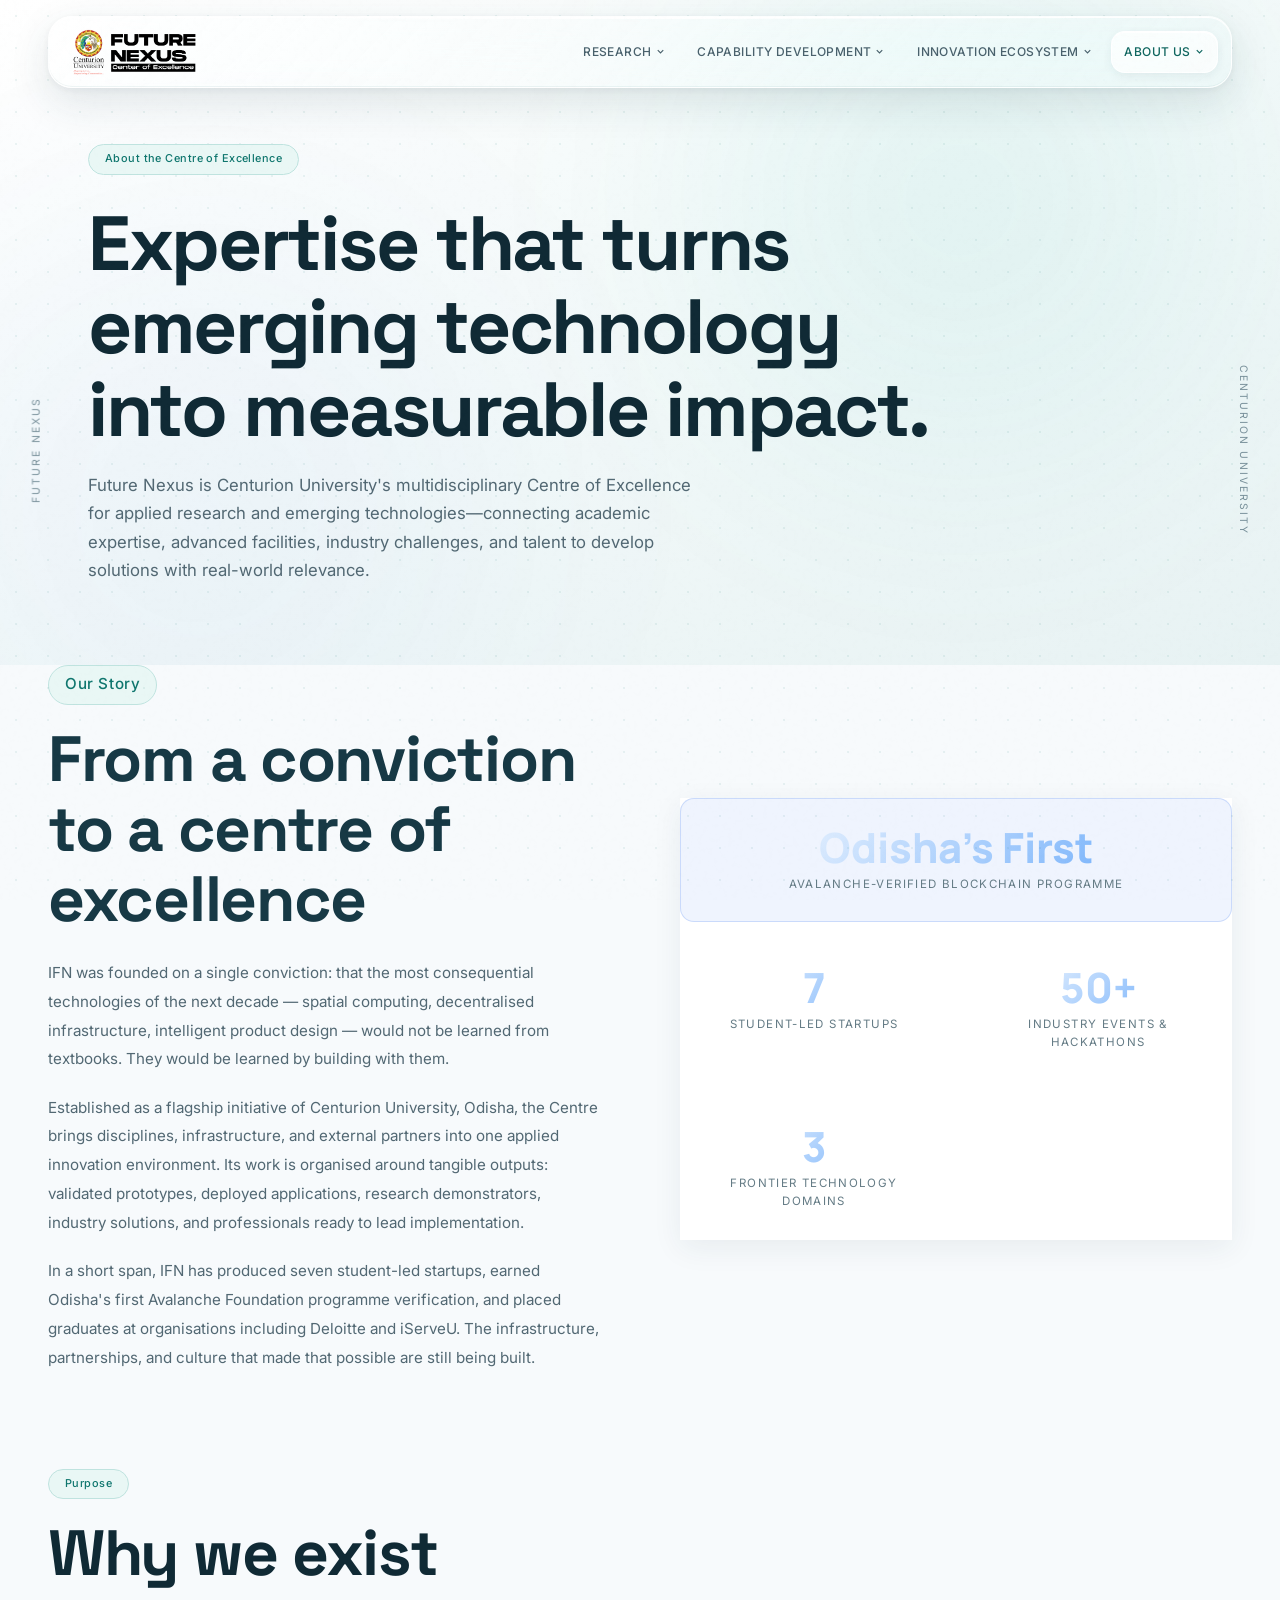
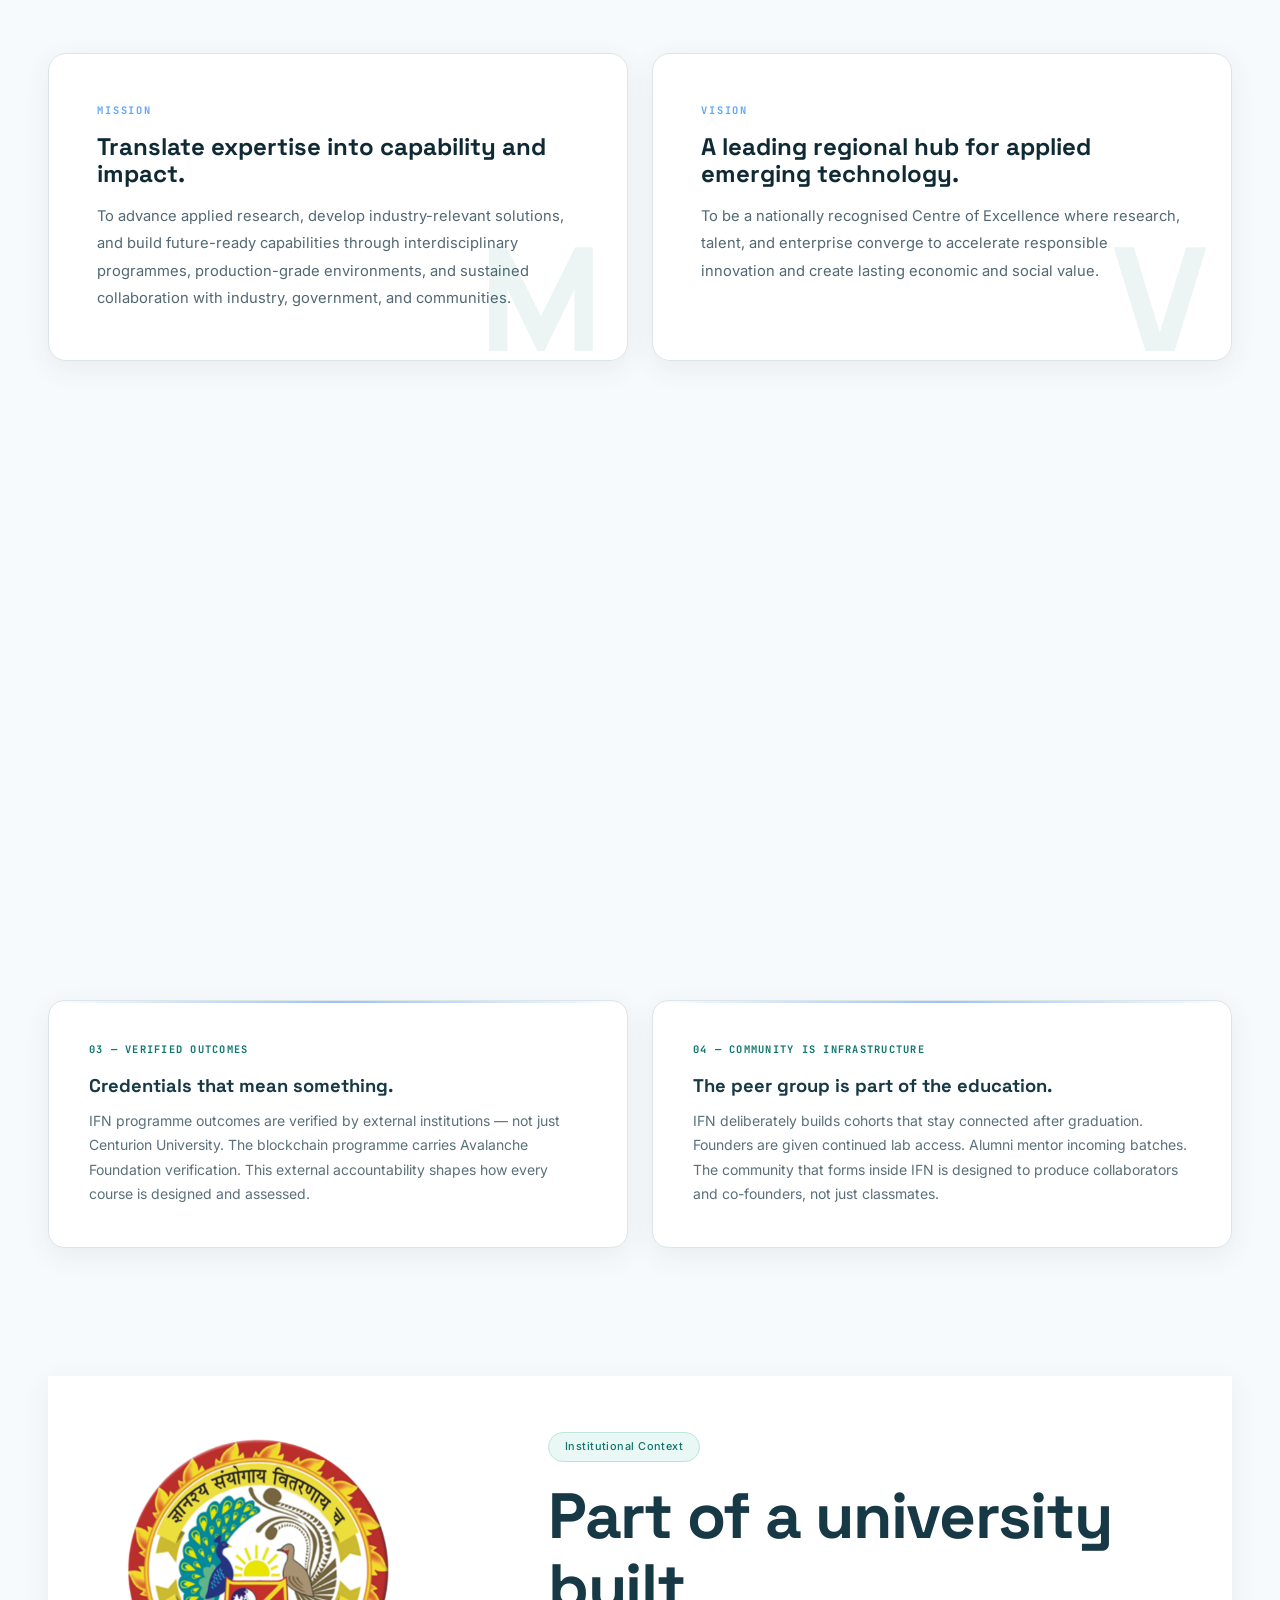
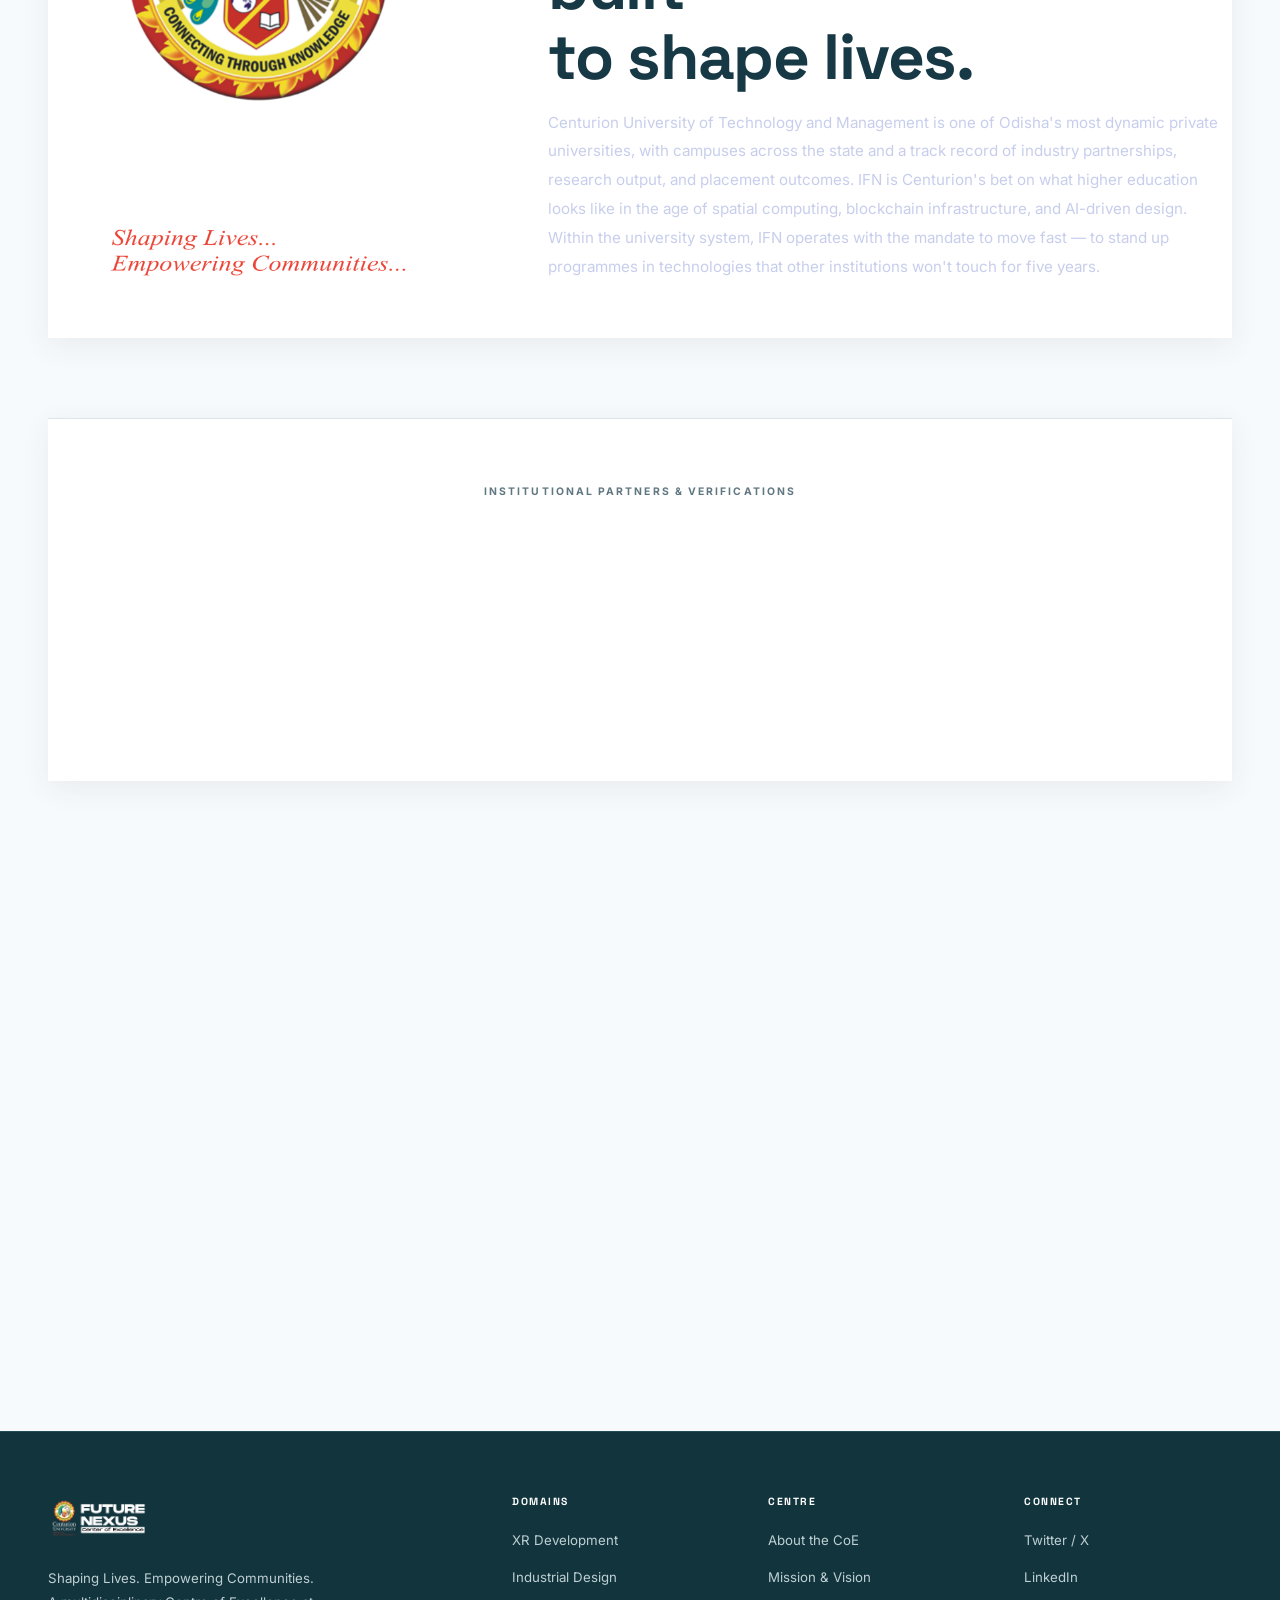
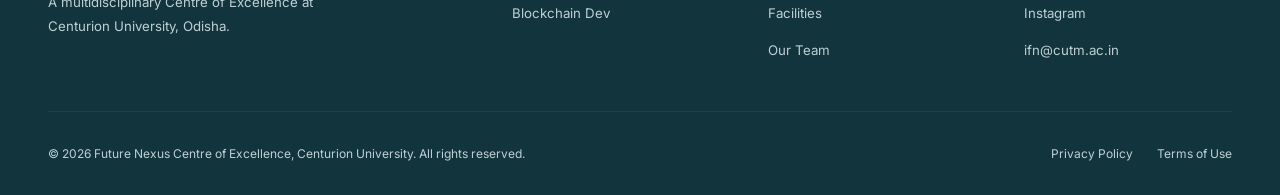
==== commit 305078b5: "Add favicon-32.png to assets/images directory" ====
--- a/about.html
+++ b/about.html
@@ -9,7 +9,27 @@
   <link rel="preconnect" href="https://fonts.gstatic.com" crossorigin />
   <link href="https://fonts.googleapis.com/css2?family=Manrope:wght@400;500;600;700;800;900&family=Space+Grotesk:wght@400;500;600;700;800&family=Inter:wght@400;500;600&family=JetBrains+Mono:wght@400;600&display=swap" rel="stylesheet" />
   <link rel="stylesheet" href="assets/css/style.css" />
-  <link rel="icon" type="image/png" href="assets/images/logo-dark.png" />
+  <!-- Favicons -->
+  <link rel="icon" type="image/png" sizes="32x32" href="assets/images/favicon-32.png" />
+  <link rel="icon" type="image/png" sizes="192x192" href="assets/images/favicon-192.png" />
+  <link rel="apple-touch-icon" href="assets/images/apple-touch-icon.png" />
+
+  <!-- Open Graph -->
+  <meta property="og:type" content="website" />
+  <meta property="og:site_name" content="Future Nexus Centre of Excellence" />
+  <meta property="og:title" content="About the Future Nexus Centre of Excellence — Centurion University" />
+  <meta property="og:description" content="The Future Nexus Centre of Excellence at Centurion University brings together applied research, advanced technology infrastructure, industry collaboration, and capability development." />
+  <meta property="og:url" content="https://abhimitra1.github.io/Future_Nexus_Website/about.html" />
+  <meta property="og:image" content="https://abhimitra1.github.io/Future_Nexus_Website/assets/images/logo-light.png" />
+  <meta property="og:image:width" content="888" />
+  <meta property="og:image:height" content="378" />
+  <meta property="og:image:alt" content="Future Nexus" />
+
+  <!-- Twitter -->
+  <meta name="twitter:card" content="summary_large_image" />
+  <meta name="twitter:title" content="About the Future Nexus Centre of Excellence — Centurion University" />
+  <meta name="twitter:description" content="The Future Nexus Centre of Excellence at Centurion University brings together applied research, advanced technology infrastructure, industry collaboration, and capability development." />
+  <meta name="twitter:image" content="https://abhimitra1.github.io/Future_Nexus_Website/assets/images/logo-light.png" />
   <style>
     /* ── About page specific ── */
     .about-hero-label { color: var(--blue); }
